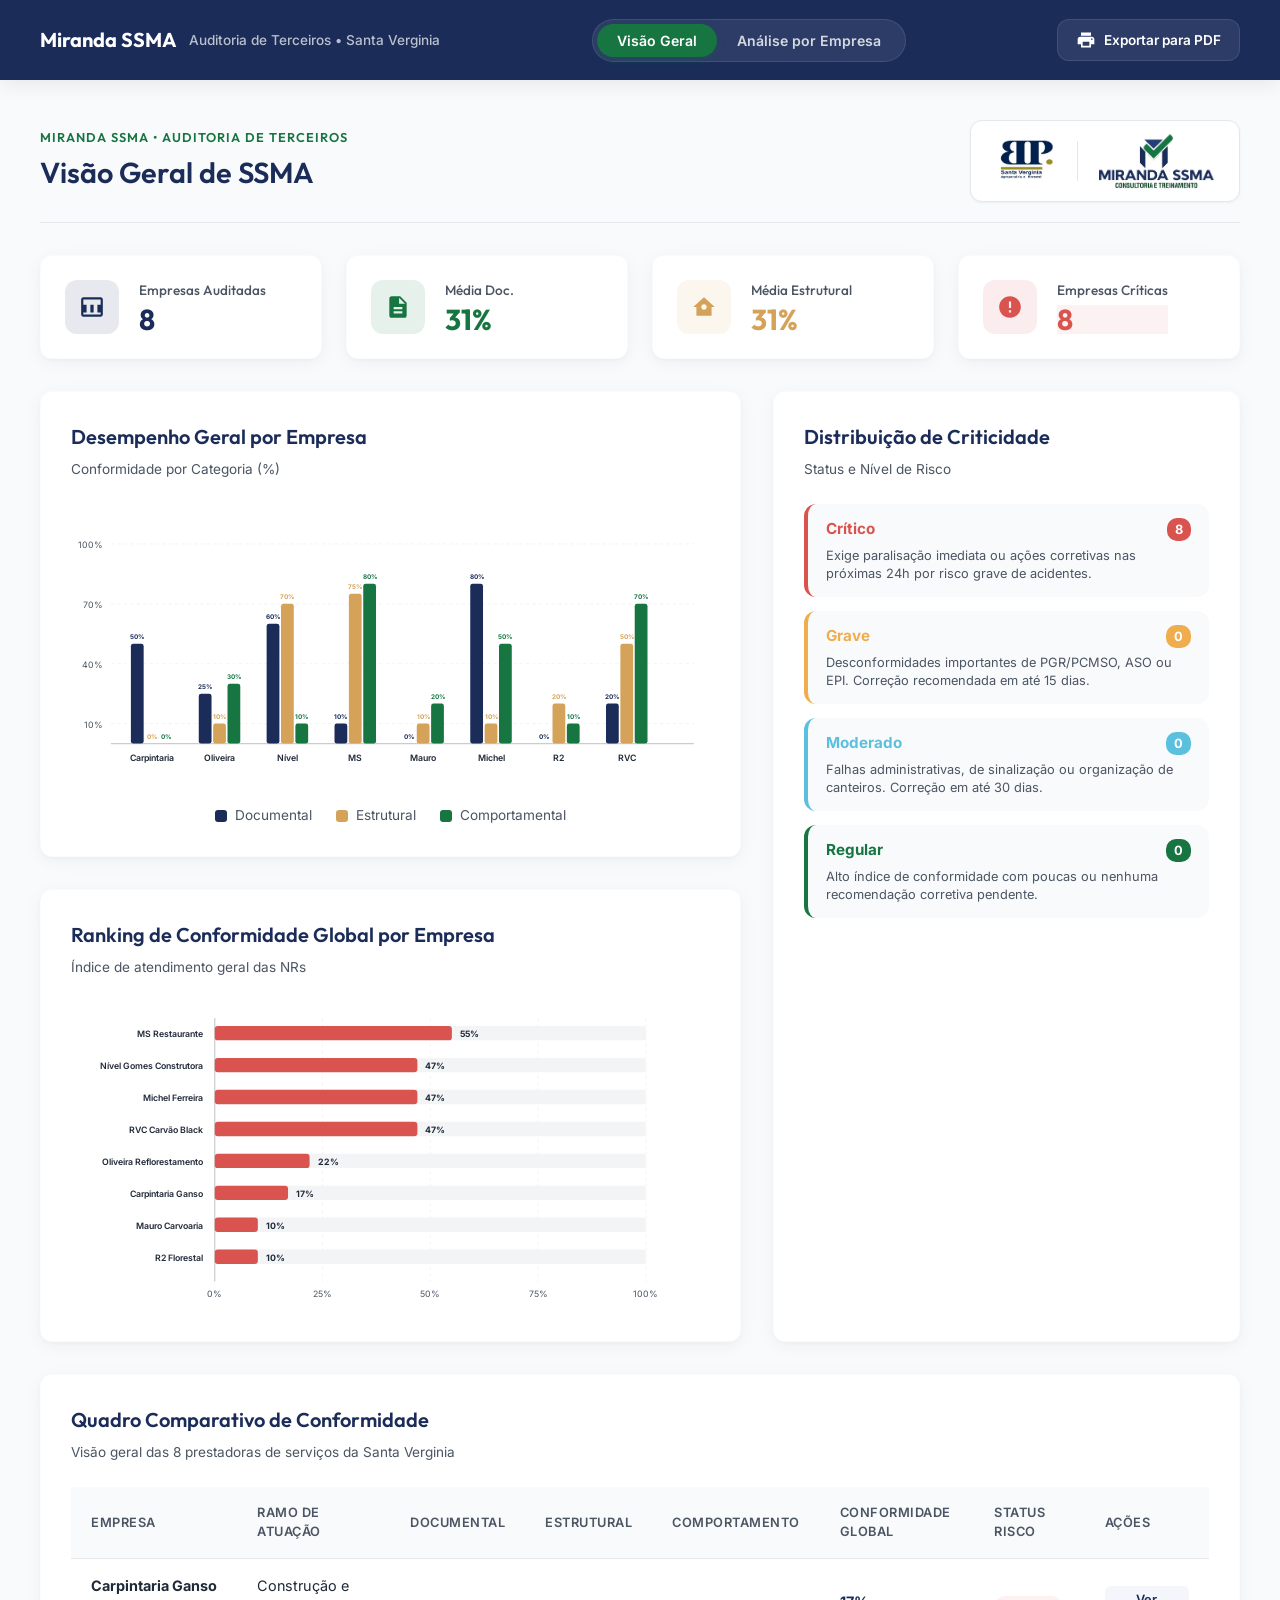
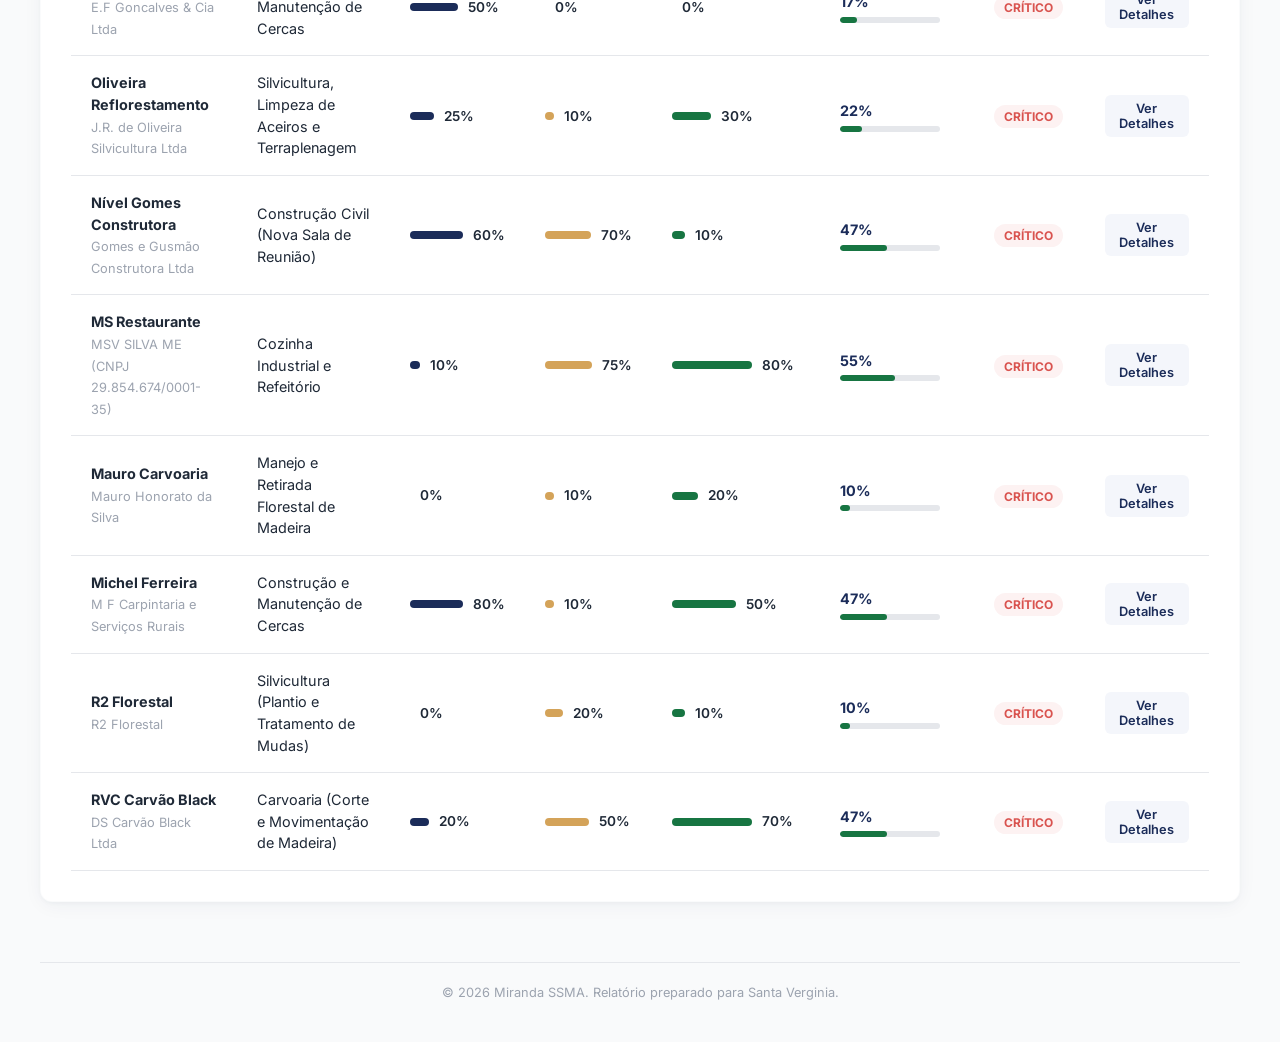
==== miranda.ssma/index.html @ a1f905c5 "Prototipo" ====
<!DOCTYPE html>
<html lang="pt-BR">
<head>
  <meta charset="UTF-8">
  <meta name="viewport" content="width=device-width, initial-scale=1.0">
  <title>SSMA - Ciclo de Auditorias | Miranda SSMA & Santa Verginia</title>
  <meta name="description" content="Dashboard de auditorias de segurança de terceiros - Miranda SSMA para Santa Verginia.">
  <link rel="preconnect" href="https://fonts.googleapis.com">
  <link rel="preconnect" href="https://fonts.gstatic.com" crossorigin>
  <link href="https://fonts.googleapis.com/css2?family=Inter:wght@300;400;500;600;700&family=Outfit:wght@400;500;600;700;800&display=swap" rel="stylesheet">
  <link rel="stylesheet" href="style.css">
</head>
<body>
  <!-- Layout Container -->
  <div class="app-container">
    
    <!-- Top Navigation Bar -->
    <header class="top-nav-bar no-print">
      <div class="top-nav-title-text">
        <span class="brand-title-main">Miranda SSMA</span>
        <span class="brand-title-sub">Auditoria de Terceiros &bull; Santa Verginia</span>
      </div>
      
      <div class="nav-tabs">
        <button class="nav-tab-btn active" id="btn-tab-dashboard" onclick="switchTab('dashboard')">Visão Geral</button>
        <button class="nav-tab-btn" id="btn-tab-companies" onclick="switchTab('companies')">Análise por Empresa</button>
      </div>
      
      <div class="nav-actions">
        <button class="print-action-btn-top" onclick="printReport()">
          <svg class="icon" viewBox="0 0 24 24"><path d="M19 8H5c-1.66 0-3 1.34-3 3v6h4v4h12v-4h4v-6c0-1.66-1.34-3-3-3zm-3 11H8v-5h8v5zm3-7c-.55 0-1-.45-1-1s.45-1 1-1 1 .45 1 1-.45 1-1 1zm-1-9H6v4h12V3z"/></svg>
          Exportar para PDF
        </button>
      </div>
    </header>

    <!-- Main Content Area -->
    <main class="main-content">
      
      <!-- Content Header (Title of active tab) -->
      <div class="content-header no-print">
        <div class="header-titles">
          <span class="badge-title">Miranda SSMA &bull; Auditoria de Terceiros</span>
          <h2 id="main-title">Visão Geral de SSMA</h2>
        </div>
        <div class="header-logos">
          <img src="assets/Logo_Santa_Verginia.jpeg" alt="Logo Santa Verginia" class="header-logo-img">
          <div class="header-logo-divider"></div>
          <img src="assets/Logo_Miranda_SSMA.png" alt="Logo Miranda SSMA" class="header-logo-img">
        </div>
      </div>
      
      <!-- Print Header (Only visible when printing) -->
      <div class="print-header">
        <div class="print-header-titles">
          <span class="print-badge-title">Miranda SSMA &bull; Auditoria de Terceiros</span>
          <h2 class="print-main-title">Visão Geral de SSMA</h2>
        </div>
        <div class="print-logos-header">
          <div class="print-logo-item">
            <span>Contratante:</span>
            <img src="assets/Logo_Santa_Verginia.jpeg" alt="Logo Santa Verginia">
          </div>
          <div class="print-logo-item">
            <span>Prestador:</span>
            <img src="assets/Logo_Miranda_SSMA.png" alt="Logo Miranda SSMA">
          </div>
        </div>
      </div>

      <!-- TAB 1: VISION GERAL (DASHBOARD) -->
      <section id="tab-dashboard" class="tab-panel active">
        <!-- Stat Cards Grid -->
        <div class="stats-grid">
          <div class="stat-card">
            <div class="stat-icon-wrapper" style="background-color: rgba(27, 44, 89, 0.1);">
              <svg class="icon" style="fill: #1b2c59;" viewBox="0 0 24 24"><path d="M4 10h3v7H4zm6.5 0h3v7h-3zM17 10h3v7h-3zm3-7H4c-1.1 0-2 .9-2 2v14c0 1.1.9 2 2 2h16c1.1 0 2-.9 2-2V5c0-1.1-.9-2-2-2zm0 16H4V5h16v14z"/></svg>
            </div>
            <div class="stat-info">
              <h3>Empresas Auditadas</h3>
              <p class="stat-value" id="stat-total-companies">0</p>
            </div>
          </div>
          
          <div class="stat-card">
            <div class="stat-icon-wrapper" style="background-color: rgba(23, 117, 66, 0.1);">
              <svg class="icon" style="fill: #177542;" viewBox="0 0 24 24"><path d="M14 2H6c-1.1 0-1.99.9-1.99 2L4 20c0 1.1.89 2 1.99 2H18c1.1 0 2-.9 2-2V8l-6-6zm2 16H8v-2h8v2zm0-4H8v-2h8v2zm-3-5V3.5L18.5 9H13z"/></svg>
            </div>
            <div class="stat-info">
              <h3>Média Doc.</h3>
              <p class="stat-value text-green" id="stat-avg-documental">0%</p>
            </div>
          </div>
          
          <div class="stat-card">
            <div class="stat-icon-wrapper" style="background-color: rgba(212, 163, 89, 0.1);">
              <svg class="icon" style="fill: #d4a359;" viewBox="0 0 24 24"><path d="M12 3L2 12h3v8h14v-8h3L12 3zm0 11.5c-1.38 0-2.5-1.12-2.5-2.5s1.12-2.5 2.5-2.5 2.5 1.12 2.5 2.5-1.12 2.5-2.5 2.5z"/></svg>
            </div>
            <div class="stat-info">
              <h3>Média Estrutural</h3>
              <p class="stat-value" style="color: #d4a359;" id="stat-avg-estrutural">0%</p>
            </div>
          </div>

          <div class="stat-card">
            <div class="stat-icon-wrapper" style="background-color: rgba(217, 83, 79, 0.1);">
              <svg class="icon" style="fill: #d9534f;" viewBox="0 0 24 24"><path d="M12 2C6.48 2 2 6.48 2 12s4.48 10 10 10 10-4.48 10-10S17.52 2 12 2zm1 15h-2v-2h2v2zm0-4h-2V7h2v6z"/></svg>
            </div>
            <div class="stat-info">
              <h3>Empresas Críticas</h3>
              <p class="stat-value text-red" id="stat-critical-count">0</p>
            </div>
          </div>
        </div>

        <!-- Charts & Overviews -->
        <div class="dashboard-main-grid">
          <!-- Left Column: Stacked Charts -->
          <div class="dashboard-charts-column">
            <!-- Comparison Chart Box -->
            <div class="dashboard-card chart-box">
              <div class="card-header">
                <h2>Desempenho Geral por Empresa</h2>
                <span class="sub-title">Conformidade por Categoria (%)</span>
              </div>
              <div class="bar-chart-container" id="bar-chart">
                <!-- Rendered Dynamically in JS with SVG or DOM bars -->
              </div>
              <div class="chart-legend">
                <span class="legend-item"><span class="legend-color bullet-doc"></span> Documental</span>
                <span class="legend-item"><span class="legend-color bullet-struct"></span> Estrutural</span>
                <span class="legend-item"><span class="legend-color bullet-comp"></span> Comportamental</span>
              </div>
            </div>
            
            <!-- Global Compliance Ranking Box -->
            <div class="dashboard-card ranking-box" style="margin-top: 32px;">
              <div class="card-header">
                <h2>Ranking de Conformidade Global por Empresa</h2>
                <span class="sub-title">Índice de atendimento geral das NRs</span>
              </div>
              <div class="ranking-chart-container" id="ranking-chart">
                <!-- Rendered Dynamically in JS -->
              </div>
            </div>
          </div>

          <!-- Criticidades Summary Box -->
          <div class="dashboard-card alerts-box">
            <div class="card-header">
              <h2>Distribuição de Criticidade</h2>
              <span class="sub-title">Status e Nível de Risco</span>
            </div>
            <div class="criticality-overview" id="criticality-overview-list">
              <!-- Populated by JS -->
            </div>
          </div>
        </div>

        <!-- Global Summary Table -->
        <div class="dashboard-card table-box">
          <div class="card-header">
            <h2>Quadro Comparativo de Conformidade</h2>
            <span class="sub-title">Visão geral das 8 prestadoras de serviços da Santa Verginia</span>
          </div>
          <div class="responsive-table-wrapper">
            <table class="comparative-table">
              <thead>
                <tr>
                  <th>Empresa</th>
                  <th>Ramo de Atuação</th>
                  <th>Documental</th>
                  <th>Estrutural</th>
                  <th>Comportamento</th>
                  <th>Conformidade Global</th>
                  <th>Status Risco</th>
                  <th class="no-print">Ações</th>
                </tr>
              </thead>
              <tbody id="comparative-table-body">
                <!-- Populated by JS -->
              </tbody>
            </table>
          </div>
        </div>
      </section>

      <!-- TAB 2: DETALHE POR EMPRESA (CARROSSEL) -->
      <section id="tab-companies" class="tab-panel">
        <!-- Carousel Nav Buttons & Dropdown Selector -->
        <div class="carousel-nav-container no-print">
          <div class="carousel-nav-left">
            <button class="carousel-control-btn prev" onclick="navigateCarousel(-1)">
              <svg class="icon" viewBox="0 0 24 24"><path d="M15.41 16.59L10.83 12l4.58-4.59L14 6l-6 6 6 6 1.41-1.41z"/></svg>
              Anterior
            </button>
            
            <div class="carousel-indicator">
              <span id="current-carousel-index">1</span> de <span id="total-carousel-companies">8</span>
            </div>
            
            <button class="carousel-control-btn next" onclick="navigateCarousel(1)">
              Próximo
              <svg class="icon" viewBox="0 0 24 24"><path d="M8.59 16.58L13.17 12 8.59 7.41 10 6l6 6-6 6-1.41-1.42z"/></svg>
            </button>
          </div>
          
          <div class="carousel-nav-right">
            <label for="company-select" class="dropdown-label">Selecionar Empresa:</label>
            <select id="company-select" class="premium-select" onchange="selectCompany(parseInt(this.value))">
              <!-- Populated by JS -->
            </select>
          </div>
        </div>

        <!-- Detailed Company Card (The dynamic sheet) -->
        <div class="company-detail-card" id="company-detail-card-render">
          <!-- Populated dynamically by renderCompanyDetail(index) -->
        </div>
      </section>
      
      <!-- Footer Copyright -->
      <footer class="main-footer no-print">
        <p>&copy; 2026 Miranda SSMA. Relatório preparado para Santa Verginia.</p>
      </footer>
    </main>
  </div>

  <!-- Load script files -->
  <script src="data.js"></script>
  <script>
    // App State
    let currentCompanyIndex = 0;
    let activeTab = 'dashboard';

    // Initialize Dashboard
    window.onload = function() {
      if (typeof AUDIT_DATA === 'undefined') {
        console.error("data.js not loaded!");
        return;
      }
      
      renderDashboard();
      populateCompanyDropdown();
      renderCompanyDetail(currentCompanyIndex);
    };

    // Tab switcher
    function switchTab(tabName) {
      activeTab = tabName;
      document.querySelectorAll('.tab-panel').forEach(panel => panel.classList.remove('active'));
      document.querySelectorAll('.nav-tab-btn').forEach(btn => btn.classList.remove('active'));
      
      document.getElementById(`tab-${tabName}`).classList.add('active');
      
      const printTitle = document.querySelector('.print-main-title');
      if (tabName === 'dashboard') {
        document.getElementById('btn-tab-dashboard').classList.add('active');
        const titleText = "Visão Geral de SSMA";
        document.getElementById('main-title').innerText = titleText;
        if (printTitle) printTitle.innerText = titleText;
      } else {
        document.getElementById('btn-tab-companies').classList.add('active');
        const company = AUDIT_DATA[currentCompanyIndex];
        const titleText = "Auditoria Individual - " + company.name;
        document.getElementById('main-title').innerText = titleText;
        if (printTitle) printTitle.innerText = titleText;
      }
    }

    // Populate dropdown selection of companies
    function populateCompanyDropdown() {
      const select = document.getElementById('company-select');
      if (!select) return;
      select.innerHTML = "";
      
      AUDIT_DATA.forEach((company, idx) => {
        const option = document.createElement('option');
        option.value = idx;
        option.text = `${company.name} (${company.scores.global}%)`;
        select.appendChild(option);
      });
    }

    // Select specific company
    function selectCompany(index) {
      currentCompanyIndex = index;
      renderCompanyDetail(index);
      switchTab('companies');
      
      // Update dropdown selection if it exists
      const dropdown = document.getElementById('company-select');
      if (dropdown) {
        dropdown.value = index;
      }
    }

    // Carousel navigation
    function navigateCarousel(direction) {
      let newIdx = currentCompanyIndex + direction;
      if (newIdx < 0) newIdx = AUDIT_DATA.length - 1;
      if (newIdx >= AUDIT_DATA.length) newIdx = 0;
      
      selectCompany(newIdx);
    }

    // Render Dashboard Tab Content
    function renderDashboard() {
      // Set stats
      document.getElementById('stat-total-companies').innerText = AUDIT_DATA.length;
      
      let sumDoc = 0, sumEst = 0, sumComp = 0, critCount = 0;
      AUDIT_DATA.forEach(c => {
        sumDoc += c.scores.documental;
        sumEst += c.scores.estrutural;
        sumComp += c.scores.comportamental;
        if (c.criticidade === "Crítico") critCount++;
      });
      
      const avgDoc = Math.round(sumDoc / AUDIT_DATA.length);
      const avgEst = Math.round(sumEst / AUDIT_DATA.length);
      
      document.getElementById('stat-avg-documental').innerText = avgDoc + "%";
      document.getElementById('stat-avg-estrutural').innerText = avgEst + "%";
      document.getElementById('stat-critical-count').innerText = critCount;

      // Comparative Table
      const tableBody = document.getElementById('comparative-table-body');
      tableBody.innerHTML = "";
      
      AUDIT_DATA.forEach((c, idx) => {
        const row = document.createElement('tr');
        
        let criticBadge = `<span class="badge-pill bg-critico">Crítico</span>`;
        if (c.criticidade === "Grave") criticBadge = `<span class="badge-pill bg-grave">Grave</span>`;
        else if (c.criticidade === "Moderado") criticBadge = `<span class="badge-pill bg-moderado">Moderado</span>`;
        else if (c.criticidade === "Regular") criticBadge = `<span class="badge-pill bg-ok">Regular</span>`;
        
        row.innerHTML = `
          <td><strong>${c.name}</strong><br><small class="text-muted">${c.razaoSocial}</small></td>
          <td>${c.ramo}</td>
          <td>
            <div class="percentage-bar-container">
              <div class="percentage-bar" style="width: ${c.scores.documental}%; background-color: #1b2c59;"></div>
              <span>${c.scores.documental}%</span>
            </div>
          </td>
          <td>
            <div class="percentage-bar-container">
              <div class="percentage-bar" style="width: ${c.scores.estrutural}%; background-color: #d4a359;"></div>
              <span>${c.scores.estrutural}%</span>
            </div>
          </td>
          <td>
            <div class="percentage-bar-container">
              <div class="percentage-bar" style="width: ${c.scores.comportamental}%; background-color: #177542;"></div>
              <span>${c.scores.comportamental}%</span>
            </div>
          </td>
          <td>
            <div class="global-progress-wrapper">
              <span class="global-score-text">${c.scores.global}%</span>
              <div class="global-bar-outer">
                <div class="global-bar-inner" style="width: ${c.scores.global}%;"></div>
              </div>
            </div>
          </td>
          <td>${criticBadge}</td>
          <td class="no-print">
            <button class="action-view-btn" onclick="selectCompany(${idx})">Ver Detalhes</button>
          </td>
        `;
        tableBody.appendChild(row);
      });

      // Render Bar Comparison Chart (SVG inside JS)
      const chartContainer = document.getElementById('bar-chart');
      chartContainer.innerHTML = "";
      
      let svgContent = `
        <svg viewBox="0 0 800 350" class="comparison-svg-chart">
          <!-- Grid Lines -->
          <line x1="50" y1="50" x2="780" y2="50" stroke="#f0f0f0" stroke-width="1" stroke-dasharray="4" />
          <line x1="50" y1="125" x2="780" y2="125" stroke="#f0f0f0" stroke-width="1" stroke-dasharray="4" />
          <line x1="50" y1="200" x2="780" y2="200" stroke="#f0f0f0" stroke-width="1" stroke-dasharray="4" />
          <line x1="50" y1="275" x2="780" y2="275" stroke="#f0f0f0" stroke-width="1" stroke-dasharray="4" />
          <line x1="50" y1="300" x2="780" y2="300" stroke="#ccc" stroke-width="1.5" />
          
          <!-- Y-Axis Labels -->
          <text x="40" y="55" class="chart-axis-text" text-anchor="end">100%</text>
          <text x="40" y="130" class="chart-axis-text" text-anchor="end">70%</text>
          <text x="40" y="205" class="chart-axis-text" text-anchor="end">40%</text>
          <text x="40" y="280" class="chart-axis-text" text-anchor="end">10%</text>
      `;

      const startX = 75;
      const spacingX = 85;
      const chartHeight = 250; // max height corresponding to 100%
      const baseLineY = 300; // Y coordinate of base line

      AUDIT_DATA.forEach((c, idx) => {
        const currentX = startX + (idx * spacingX);
        
        // Documental bar
        const docH = (c.scores.documental / 100) * chartHeight;
        const docY = baseLineY - docH;
        
        // Estrutural bar
        const estH = (c.scores.estrutural / 100) * chartHeight;
        const estY = baseLineY - estH;
        
        // Comportamental bar
        const compH = (c.scores.comportamental / 100) * chartHeight;
        const compY = baseLineY - compH;

        // Group for hover effect and click
        svgContent += `
          <g class="chart-bar-group" onclick="selectCompany(${idx})">
            <!-- Doc Bar -->
            <rect x="${currentX}" y="${docY}" width="16" height="${docH}" fill="#1b2c59" rx="3" class="chart-rect" />
            <!-- Doc Value Label -->
            <text x="${currentX + 8}" y="${docY - 6}" font-size="8px" font-weight="700" fill="#1b2c59" text-anchor="middle">${c.scores.documental}%</text>

            <!-- Est Bar -->
            <rect x="${currentX + 18}" y="${estY}" width="16" height="${estH}" fill="#d4a359" rx="3" class="chart-rect" />
            <!-- Est Value Label -->
            <text x="${currentX + 26}" y="${estY - 6}" font-size="8px" font-weight="700" fill="#d4a359" text-anchor="middle">${c.scores.estrutural}%</text>

            <!-- Comp Bar -->
            <rect x="${currentX + 36}" y="${compY}" width="16" height="${compH}" fill="#177542" rx="3" class="chart-rect" />
            <!-- Comp Value Label -->
            <text x="${currentX + 44}" y="${compY - 6}" font-size="8px" font-weight="700" fill="#177542" text-anchor="middle">${c.scores.comportamental}%</text>
            
            <!-- Company Short Name -->
            <text x="${currentX + 26}" y="322" class="chart-label-text" text-anchor="middle">${c.name.split(' ')[0]}</text>
            
            <title>${c.name}\nDocumental: ${c.scores.documental}%\nEstrutural: ${c.scores.estrutural}%\nComportamental: ${c.scores.comportamental}%</title>
          </g>
        `;
      });

      svgContent += `</svg>`;
      chartContainer.innerHTML = svgContent;

      // Render Global Compliance Ranking Chart (Horizontal bars)
      const rankingContainer = document.getElementById('ranking-chart');
      if (rankingContainer) {
        rankingContainer.innerHTML = "";
        
        // Sort data for ranking without modifying the original array
        const rankedData = [...AUDIT_DATA].sort((a, b) => b.scores.global - a.scores.global);
        
        let rankingSvg = `
          <svg viewBox="0 0 800 380" class="ranking-svg-chart">
            <!-- Grid Lines -->
            <line x1="180" y1="20" x2="180" y2="350" stroke="#ccc" stroke-width="1.5" />
            <line x1="315" y1="20" x2="315" y2="350" stroke="#f0f0f0" stroke-width="1" stroke-dasharray="4" />
            <line x1="450" y1="20" x2="450" y2="350" stroke="#f0f0f0" stroke-width="1" stroke-dasharray="4" />
            <line x1="585" y1="20" x2="585" y2="350" stroke="#f0f0f0" stroke-width="1" stroke-dasharray="4" />
            <line x1="720" y1="20" x2="720" y2="350" stroke="#f0f0f0" stroke-width="1" stroke-dasharray="4" />
            
            <text x="180" y="370" class="chart-axis-text" text-anchor="middle">0%</text>
            <text x="315" y="370" class="chart-axis-text" text-anchor="middle">25%</text>
            <text x="450" y="370" class="chart-axis-text" text-anchor="middle">50%</text>
            <text x="585" y="370" class="chart-axis-text" text-anchor="middle">75%</text>
            <text x="720" y="370" class="chart-axis-text" text-anchor="middle">100%</text>
        `;
        
        const rowHeight = 40;
        const chartLeftX = 180;
        const chartWidth = 540; // max length corresponding to 100%
        const startY = 30;
        
        rankedData.forEach((c, idx) => {
          const currentY = startY + (idx * rowHeight);
          const barW = (c.scores.global / 100) * chartWidth;
          
          let color = "#177542"; // Green
          if (c.criticidade === "Crítico") color = "#d9534f"; // Red
          else if (c.criticidade === "Grave") color = "#d4a359"; // Yellow
          else if (c.criticidade === "Moderado") color = "#1b2c59"; // Navy
          
          // Get the original index to allow clicking to details
          const originalIdx = AUDIT_DATA.findIndex(item => item.id === c.id);
          
          rankingSvg += `
            <g class="chart-bar-group" onclick="selectCompany(${originalIdx})">
              <!-- Company Name -->
              <text x="${chartLeftX - 15}" y="${currentY + 14}" class="chart-label-text" text-anchor="end" font-size="11px" font-weight="600" fill="#1f2937">${c.name}</text>
              
              <!-- Background bar -->
              <rect x="${chartLeftX}" y="${currentY}" width="${chartWidth}" height="18" fill="#f3f4f6" rx="4" />
              
              <!-- Fill bar -->
              <rect x="${chartLeftX}" y="${currentY}" width="${barW}" height="18" fill="${color}" rx="4" class="chart-rect" />
              
              <!-- Value Text -->
              <text x="${chartLeftX + barW + 10}" y="${currentY + 14}" class="chart-val-text" font-size="11px" font-weight="700" fill="#1f2937">${c.scores.global}%</text>
              
              <title>${c.name}: ${c.scores.global}% (${c.criticidade})</title>
            </g>
          `;
        });
        
        rankingSvg += `</svg>`;
        rankingContainer.innerHTML = rankingSvg;
      }

      // Criticality Distribution Lists
      const overviewList = document.getElementById('criticality-overview-list');
      overviewList.innerHTML = "";
      
      const counts = { "Crítico": 0, "Grave": 0, "Moderado": 0, "Regular": 0 };
      AUDIT_DATA.forEach(c => { counts[c.criticidade] = (counts[c.criticidade] || 0) + 1; });
      
      const levels = [
        { name: "Crítico", count: counts["Crítico"], color: "#d9534f", bg: "rgba(217, 83, 79, 0.15)", desc: "Exige paralisação imediata ou ações corretivas nas próximas 24h por risco grave de acidentes." },
        { name: "Grave", count: counts["Grave"], color: "#f0ad4e", bg: "rgba(240, 173, 78, 0.15)", desc: "Desconformidades importantes de PGR/PCMSO, ASO ou EPI. Correção recomendada em até 15 dias." },
        { name: "Moderado", count: counts["Moderado"], color: "#5bc0de", bg: "rgba(91, 192, 222, 0.15)", desc: "Falhas administrativas, de sinalização ou organização de canteiros. Correção em até 30 dias." },
        { name: "Regular", count: counts["Regular"], color: "#177542", bg: "rgba(23, 117, 66, 0.15)", desc: "Alto índice de conformidade com poucas ou nenhuma recomendação corretiva pendente." }
      ];

      levels.forEach(lvl => {
        const item = document.createElement('div');
        item.className = "criticality-item";
        item.style.borderLeftColor = lvl.color;
        item.innerHTML = `
          <div class="crit-header">
            <span class="crit-title" style="color: ${lvl.color};">${lvl.name}</span>
            <span class="crit-badge-count" style="background-color: ${lvl.color};">${lvl.count}</span>
          </div>
          <p class="crit-desc">${lvl.desc}</p>
        `;
        overviewList.appendChild(item);
      });
    }

    // Render Company Detail Sheet
    function renderCompanyDetail(index) {
      const company = AUDIT_DATA[index];
      
      // Update Index indicator
      document.getElementById('current-carousel-index').innerText = index + 1;
      document.getElementById('total-carousel-companies').innerText = AUDIT_DATA.length;
      
      const container = document.getElementById('company-detail-card-render');
      container.innerHTML = "";
      
      // Check status strings for rendering checkmarks
      const statusIcon = (status) => {
        if (status === 'conforme') return `<svg class="chk-icon conf" viewBox="0 0 24 24"><path d="M9 16.17L4.83 12l-1.42 1.41L9 19 21 7l-1.41-1.41z"/></svg>`;
        if (status === 'nao_conforme') return `<svg class="chk-icon nconf" viewBox="0 0 24 24"><path d="M19 6.41L17.59 5 12 10.59 6.41 5 5 6.41 10.59 12 5 17.59 6.41 19 12 13.41 17.59 19 19 17.59 13.41 12z"/></svg>`;
        return `<svg class="chk-icon pend" viewBox="0 0 24 24"><path d="M12 2C6.48 2 2 6.48 2 12s4.48 10 10 10 10-4.48 10-10S17.52 2 12 2zm1 15h-2v-6h2v6zm0-8h-2V7h2v2z"/></svg>`;
      };

      const statusClass = (status) => {
        if (status === 'conforme') return 'status-conforme';
        if (status === 'nao_conforme') return 'status-nconforme';
        return 'status-pendente';
      };
      
      const statusLabel = (status) => {
        if (status === 'conforme') return 'Conforme';
        if (status === 'nao_conforme') return 'Não Conforme';
        return 'Pendente';
      };

      let criticBadge = `<span class="badge-pill bg-critico">Crítico</span>`;
      if (company.criticidade === "Grave") criticBadge = `<span class="badge-pill bg-grave">Grave</span>`;
      else if (company.criticidade === "Moderado") criticBadge = `<span class="badge-pill bg-moderado">Moderado</span>`;
      else if (company.criticidade === "Regular") criticBadge = `<span class="badge-pill bg-ok">Regular</span>`;

      // Build action plan rows
      let actionPlanRows = "";
      company.planoAcao.forEach(act => {
        let actClass = "text-yellow";
        if (act.criticidade === "Crítico") actClass = "text-red";
        else if (act.criticidade === "Grave") actClass = "text-orange";
        
        actionPlanRows += `
          <tr>
            <td>${act.acao}</td>
            <td><strong class="${actClass}">${act.criticidade}</strong></td>
            <td>${act.prazo}</td>
          </tr>
        `;
      });
      
      if (company.planoAcao.length === 0) {
        actionPlanRows = `<tr><td colspan="3" class="text-center text-muted">Nenhuma ação corretiva necessária. Todos os critérios estão conformes.</td></tr>`;
      }

      // Gauge calculations
      const strokeDash = (score) => {
        const radius = 35;
        const circumference = 2 * Math.PI * radius;
        return (score / 100) * circumference;
      };

      const scoreColor = (score) => {
        if (score >= 80) return "#177542"; // green
        if (score >= 50) return "#d4a359"; // yellow
        return "#d9534f"; // red
      };

      container.innerHTML = `
        <!-- Header Info -->
        <div class="company-card-header">
          <div class="company-title-block">
            <div class="company-badge-row">
              <span class="company-date-badge">Auditoria em: ${company.dataAuditoria}</span>
              ${criticBadge}
            </div>
            <h1>${company.name}</h1>
            <p class="company-sub-info"><strong>Razão Social:</strong> ${company.razaoSocial} &bull; <strong>Ramo:</strong> ${company.ramo}</p>
            <p class="company-sub-info"><strong>Responsável Empresa:</strong> ${company.responsavel} &bull; <strong>Técnico Miranda:</strong> ${company.responsavelMiranda}</p>
          </div>
          
          <!-- Gauges -->
          <div class="gauges-flex">
            <!-- Gauge 1: Global -->
            <div class="gauge-container">
              <svg viewBox="0 0 100 100">
                <circle cx="50" cy="50" r="35" class="gauge-base"></circle>
                <circle cx="50" cy="50" r="35" class="gauge-fill" 
                        stroke="${scoreColor(company.scores.global)}" 
                        stroke-dasharray="${strokeDash(company.scores.global)} 220"
                        transform="rotate(-90 50 50)"></circle>
                <text x="50" y="55" class="gauge-text" fill="${scoreColor(company.scores.global)}">${company.scores.global}%</text>
              </svg>
              <span class="gauge-label">Conformidade Global</span>
            </div>
          </div>
        </div>

        <!-- Compliance Gauges Grid -->
        <div class="compliance-gauges-grid">
          <div class="compliance-sub-gauge">
            <span class="sub-gauge-label">Documental</span>
            <div class="sub-gauge-bar-outer">
              <div class="sub-gauge-bar-inner" style="width: ${company.scores.documental}%; background-color: #1b2c59;"></div>
            </div>
            <span class="sub-gauge-value">${company.scores.documental}%</span>
          </div>
          <div class="compliance-sub-gauge">
            <span class="sub-gauge-label">Estrutural</span>
            <div class="sub-gauge-bar-outer">
              <div class="sub-gauge-bar-inner" style="width: ${company.scores.estrutural}%; background-color: #d4a359;"></div>
            </div>
            <span class="sub-gauge-value">${company.scores.estrutural}%</span>
          </div>
          <div class="compliance-sub-gauge">
            <span class="sub-gauge-label">Comportamental</span>
            <div class="sub-gauge-bar-outer">
              <div class="sub-gauge-bar-inner" style="width: ${company.scores.comportamental}%; background-color: #177542;"></div>
            </div>
            <span class="sub-gauge-value">${company.scores.comportamental}%</span>
          </div>
        </div>

        <!-- Detailed Checklists Section -->
        <div class="detail-section-title">
          <h2>Checklist Detalhado de SSMA</h2>
          <p class="section-desc">Avaliação individual de cada critério normativo</p>
        </div>
        
        <div class="checklists-grid">
          <!-- 1. DOCUMENTAL -->
          <div class="checklist-card">
            <div class="chk-card-header">
              <svg class="icon icon-blue" viewBox="0 0 24 24"><path d="M14 2H6c-1.1 0-1.99.9-1.99 2L4 20c0 1.1.89 2 1.99 2H18c1.1 0 2-.9 2-2V8l-6-6zm2 16H8v-2h8v2zm0-4H8v-2h8v2zm-3-5V3.5L18.5 9H13z"/></svg>
              <h3>1. Auditoria Documental</h3>
            </div>
            <ul class="chk-list">
              <li class="${statusClass(company.checklist.documental.registro.status)}">
                <div class="chk-item-header">
                  ${statusIcon(company.checklist.documental.registro.status)}
                  <span class="chk-item-name">Funcionários Registrados</span>
                </div>
                <p class="chk-item-desc">${company.checklist.documental.registro.desc}</p>
              </li>
              <li class="${statusClass(company.checklist.documental.aso.status)}">
                <div class="chk-item-header">
                  ${statusIcon(company.checklist.documental.aso.status)}
                  <span class="chk-item-name">ASOs Ocupacionais</span>
                </div>
                <p class="chk-item-desc">${company.checklist.documental.aso.desc}</p>
              </li>
              <li class="${statusClass(company.checklist.documental.pgr.status)}">
                <div class="chk-item-header">
                  ${statusIcon(company.checklist.documental.pgr.status)}
                  <span class="chk-item-name">PGR e PCMSO</span>
                </div>
                <p class="chk-item-desc">${company.checklist.documental.pgr.desc}</p>
              </li>
              <li class="${statusClass(company.checklist.documental.treinamentos.status)}">
                <div class="chk-item-header">
                  ${statusIcon(company.checklist.documental.treinamentos.status)}
                  <span class="chk-item-name">Treinamentos Normativos</span>
                </div>
                <p class="chk-item-desc">${company.checklist.documental.treinamentos.desc}</p>
              </li>
              <li class="${statusClass(company.checklist.documental.fichas_epi.status)}">
                <div class="chk-item-header">
                  ${statusIcon(company.checklist.documental.fichas_epi.status)}
                  <span class="chk-item-name">Fichas de EPI</span>
                </div>
                <p class="chk-item-desc">${company.checklist.documental.fichas_epi.desc}</p>
              </li>
              <li class="${statusClass(company.checklist.documental.os.status)}">
                <div class="chk-item-header">
                  ${statusIcon(company.checklist.documental.os.status)}
                  <span class="chk-item-name">Ordens de Serviço (OS)</span>
                </div>
                <p class="chk-item-desc">${company.checklist.documental.os.desc}</p>
              </li>
              <li class="${statusClass(company.checklist.documental.integracao.status)}">
                <div class="chk-item-header">
                  ${statusIcon(company.checklist.documental.integracao.status)}
                  <span class="chk-item-name">Treinamento Integração</span>
                </div>
                <p class="chk-item-desc">${company.checklist.documental.integracao.desc}</p>
              </li>
            </ul>
          </div>
          
          <!-- 2. ESTRUTURAL -->
          <div class="checklist-card">
            <div class="chk-card-header">
              <svg class="icon icon-yellow" viewBox="0 0 24 24"><path d="M19 3H5c-1.1 0-2 .9-2 2v14c0 1.1.9 2 2 2h14c1.1 0 2-.9 2-2V5c0-1.1-.9-2-2-2zm-1 16H6c-.55 0-1-.45-1-1V6c0-.55.45-1 1-1h12c.55 0 1 .45 1 1v12c0 .55-.45 1-1 1zm-4-4h-4v-2h4v2zm0-4h-4V9h4v2z"/></svg>
              <h3>2. Condições Estruturais</h3>
            </div>
            <ul class="chk-list">
              <li class="${statusClass(company.checklist.estrutural.banheiro.status)}">
                <div class="chk-item-header">
                  ${statusIcon(company.checklist.estrutural.banheiro.status)}
                  <span class="chk-item-name">Instalações Sanitárias</span>
                </div>
                <p class="chk-item-desc">${company.checklist.estrutural.banheiro.desc}</p>
              </li>
              <li class="${statusClass(company.checklist.estrutural.refeicao.status)}">
                <div class="chk-item-header">
                  ${statusIcon(company.checklist.estrutural.refeicao.status)}
                  <span class="chk-item-name">Local de Refeições/Vivência</span>
                </div>
                <p class="chk-item-desc">${company.checklist.estrutural.refeicao.desc}</p>
              </li>
              <li class="${statusClass(company.checklist.estrutural.epi_fornecimento.status)}">
                <div class="chk-item-header">
                  ${statusIcon(company.checklist.estrutural.epi_fornecimento.status)}
                  <span class="chk-item-name">Fornecimento de EPI</span>
                </div>
                <p class="chk-item-desc">${company.checklist.estrutural.epi_fornecimento.desc}</p>
              </li>
              <li class="${statusClass(company.checklist.estrutural.seguranca_geral.status)}">
                <div class="chk-item-header">
                  ${statusIcon(company.checklist.estrutural.seguranca_geral.status)}
                  <span class="chk-item-name">Condições de Segurança</span>
                </div>
                <p class="chk-item-desc">${company.checklist.estrutural.seguranca_geral.desc}</p>
              </li>
            </ul>
          </div>
          
          <!-- 3. COMPORTAMENTO -->
          <div class="checklist-card">
            <div class="chk-card-header">
              <svg class="icon icon-green" viewBox="0 0 24 24"><path d="M12 2C6.48 2 2 6.48 2 12s4.48 10 10 10 10-4.48 10-10S17.52 2 12 2zm1 17h-2v-2h2v2zm2.07-7.75l-.9.92C13.45 12.9 13 13.5 13 15h-2v-.5c0-1.1.45-2.1 1.17-2.83l1.24-1.26c.37-.36.59-.86.59-1.41 0-1.1-.9-2-2-2s-2 .9-2 2H7c0-2.76 2.24-5 5-5s5 2.24 5 5c0 1.04-.42 1.99-1.07 2.25z"/></svg>
              <h3>3. Comportamento Seguro</h3>
            </div>
            <ul class="chk-list">
              <li class="${statusClass(company.checklist.comportamento.comportamento_seguro.status)}">
                <div class="chk-item-header">
                  ${statusIcon(company.checklist.comportamento.comportamento_seguro.status)}
                  <span class="chk-item-name">Postura e Comportamento</span>
                </div>
                <p class="chk-item-desc">${company.checklist.comportamento.comportamento_seguro.desc}</p>
              </li>
              <li class="${statusClass(company.checklist.comportamento.uso_epi.status)}">
                <div class="chk-item-header">
                  ${statusIcon(company.checklist.comportamento.uso_epi.status)}
                  <span class="chk-item-name">Uso Efetivo de EPI</span>
                </div>
                <p class="chk-item-desc">${company.checklist.comportamento.uso_epi.desc}</p>
              </li>
            </ul>
          </div>
        </div>

        <!-- Diagnosis & Text Blocks -->
        <div class="company-text-blocks">
          <div class="text-block-card">
            <h3>Diagnóstico e Constatações Técnicas</h3>
            <div class="block-content">
              <p>${company.diagnostico}</p>
            </div>
          </div>
          
          <div class="text-block-card">
            <h3>Conclusão do Engenheiro de Segurança</h3>
            <div class="block-content highlighted">
              <p>${company.conclusao}</p>
            </div>
          </div>
        </div>

        <!-- Action Plan Section -->
        <div class="detail-section-title">
          <h2>Plano de Ação Corretiva Recomendado</h2>
          <p class="section-desc">Prazos e priorização baseados no grau de criticidade (Normas Regulamentadoras)</p>
        </div>
        
        <div class="dashboard-card table-box">
          <table class="action-plan-table">
            <thead>
              <tr>
                <th>Ação Corretiva / Recomendação Técnica</th>
                <th>Criticidade</th>
                <th>Prazo Estimado</th>
              </tr>
            </thead>
            <tbody>
              ${actionPlanRows}
            </tbody>
          </table>
        </div>
      `;
    }

    // PDF Print automation
    function printReport() {
      window.print();
    }
  </script>
</body>
</html>
---- miranda.ssma/style.css ----
/* ==========================================================================
   DESIGN SYSTEM & VARIABLES
   ========================================================================== */
:root {
  /* HSL Tailored Colors */
  --primary-color: #1b2c59;      /* Navy Miranda */
  --primary-light: #2c427c;
  --primary-bg: #f4f6fb;
  
  --secondary-color: #177542;    /* Green Miranda */
  --secondary-light: #239458;
  --secondary-bg: #eaf6ee;
  
  --tertiary-color: #ffffff;
  
  --warning-color: #d4a359;      /* Warm Gold */
  --warning-light: #e0b777;
  --warning-bg: #faf6ee;
  
  --danger-color: #d9534f;       /* Crimson Red */
  --danger-light: #e66b68;
  --danger-bg: #fdf2f2;
  
  --neutral-dark: #1f2937;
  --neutral-medium: #4b5563;
  --neutral-light: #9ca3af;
  --neutral-bg: #f9fafb;
  --border-color: #e5e7eb;
  
  /* Layout Metrics */
  --sidebar-width: 280px;
  --header-height: 80px;
  --border-radius-sm: 6px;
  --border-radius-md: 12px;
  --border-radius-lg: 20px;
  
  /* Premium Shadows */
  --shadow-sm: 0 1px 3px rgba(0, 0, 0, 0.05);
  --shadow-md: 0 4px 20px -2px rgba(27, 44, 89, 0.06), 0 2px 4px -1px rgba(27, 44, 89, 0.04);
  --shadow-lg: 0 10px 30px -5px rgba(27, 44, 89, 0.1), 0 4px 6px -2px rgba(27, 44, 89, 0.05);
  
  /* Animations */
  --transition-fast: 0.2s cubic-bezier(0.4, 0, 0.2, 1);
  --transition-normal: 0.3s cubic-bezier(0.4, 0, 0.2, 1);
}

/* ==========================================================================
   GLOBAL STYLES & TYPOGRAPHY
   ========================================================================== */
* {
  margin: 0;
  padding: 0;
  box-sizing: border-box;
  -webkit-font-smoothing: antialiased;
}

body {
  font-family: 'Inter', sans-serif;
  background-color: var(--neutral-bg);
  color: var(--neutral-dark);
  line-height: 1.5;
  overflow-x: hidden;
}

h1, h2, h3, h4, .badge-title {
  font-family: 'Outfit', sans-serif;
  font-weight: 600;
}

button, select {
  font-family: inherit;
  cursor: pointer;
  border: none;
  outline: none;
}

/* Scrollbar Styling */
::-webkit-scrollbar {
  width: 6px;
  height: 6px;
}
::-webkit-scrollbar-track {
  background: var(--neutral-bg);
}
::-webkit-scrollbar-thumb {
  background: var(--neutral-light);
  border-radius: 3px;
}
::-webkit-scrollbar-thumb:hover {
  background: var(--neutral-medium);
}

/* ==========================================================================
   LAYOUT STRUCTURE
   ========================================================================== */
.app-container {
  display: flex;
  width: 100%;
  min-height: 100vh;
}

/* Top Navigation Bar */
.top-nav-bar {
  position: fixed;
  top: 0;
  left: 0;
  right: 0;
  height: var(--header-height);
  background-color: var(--primary-color);
  color: var(--tertiary-color);
  display: flex;
  justify-content: space-between;
  align-items: center;
  padding: 0 40px;
  z-index: 1000;
  box-shadow: 0 4px 20px rgba(0, 0, 0, 0.08);
}

.top-nav-title-text {
  display: flex;
  align-items: center;
  gap: 12px;
}

.brand-title-main {
  font-family: 'Outfit', sans-serif;
  font-size: 1.25rem;
  font-weight: 700;
  color: #ffffff;
}

.brand-title-sub {
  font-size: 0.85rem;
  color: rgba(255, 255, 255, 0.7);
  font-weight: 500;
}

/* Nav Tabs */
.nav-tabs {
  display: flex;
  background-color: rgba(255, 255, 255, 0.08);
  padding: 4px;
  border-radius: 30px;
  border: 1px solid rgba(255, 255, 255, 0.1);
}

.nav-tab-btn {
  padding: 8px 20px;
  border-radius: 25px;
  color: rgba(255, 255, 255, 0.8);
  font-weight: 600;
  background: transparent;
  transition: var(--transition-fast);
  font-size: 0.88rem;
}

.nav-tab-btn:hover {
  color: #fff;
}

.nav-tab-btn.active {
  background-color: var(--secondary-color);
  color: #fff;
  box-shadow: 0 4px 10px rgba(23, 117, 66, 0.2);
}

.icon {
  width: 20px;
  height: 20px;
  fill: currentColor;
  flex-shrink: 0;
}

/* Print/Export top button */
.print-action-btn-top {
  padding: 10px 18px;
  background-color: rgba(255, 255, 255, 0.08);
  border: 1px solid rgba(255, 255, 255, 0.1);
  color: #fff;
  font-weight: 600;
  border-radius: var(--border-radius-md);
  display: flex;
  align-items: center;
  gap: 8px;
  transition: var(--transition-fast);
  font-size: 0.85rem;
}

.print-action-btn-top:hover {
  background-color: var(--tertiary-color);
  color: var(--primary-color);
}

/* Main Content Layout */
.main-content {
  margin-left: auto;
  margin-right: auto;
  margin-top: var(--header-height);
  width: 100%;
  min-width: 0;
  padding: 40px;
  max-width: 1600px;
}

/* Content Header Inside Main Content */
.content-header {
  display: flex;
  justify-content: space-between;
  align-items: center;
  margin-bottom: 32px;
  padding-bottom: 20px;
  border-bottom: 1px solid var(--border-color);
}

.header-logos {
  display: flex;
  align-items: center;
  background-color: #ffffff;
  padding: 12px 24px;
  border-radius: var(--border-radius-md);
  gap: 20px;
  box-shadow: var(--shadow-sm);
  border: 1px solid var(--border-color);
}

.header-logo-img {
  height: 56px;
  width: auto;
  object-fit: contain;
}

.header-logo-divider {
  width: 1px;
  height: 40px;
  background-color: var(--border-color);
}

.header-titles {
  display: flex;
  flex-direction: column;
  gap: 4px;
}

.badge-title {
  font-size: 0.8rem;
  text-transform: uppercase;
  color: var(--secondary-color);
  letter-spacing: 1px;
}

.content-header h2 {
  font-size: 1.8rem;
  color: var(--primary-color);
}

/* Tab Panels Switching styling */
.tab-panel {
  display: none;
}

.tab-panel.active {
  display: block;
  animation: fadeIn 0.4s ease;
}

@keyframes fadeIn {
  from { opacity: 0; transform: translateY(10px); }
  to { opacity: 1; transform: translateY(0); }
}

/* ==========================================================================
   TAB 1: VISION GERAL (DASHBOARD)
   ========================================================================== */
.stats-grid {
  display: grid;
  grid-template-columns: repeat(auto-fit, minmax(220px, 1fr));
  gap: 24px;
  margin-bottom: 32px;
}

.stat-card {
  background: #fff;
  border-radius: var(--border-radius-md);
  padding: 24px;
  box-shadow: var(--shadow-md);
  display: flex;
  align-items: center;
  gap: 20px;
  border: 1px solid rgba(27, 44, 89, 0.02);
  transition: transform 0.2s;
}

.stat-card:hover {
  transform: translateY(-2px);
}

.stat-icon-wrapper {
  width: 54px;
  height: 54px;
  border-radius: var(--border-radius-md);
  display: flex;
  align-items: center;
  justify-content: center;
}

.stat-icon-wrapper .icon {
  width: 26px;
  height: 26px;
}

.stat-info h3 {
  font-size: 0.85rem;
  color: var(--neutral-medium);
  font-weight: 500;
  margin-bottom: 4px;
}

.stat-value {
  font-family: 'Outfit', sans-serif;
  font-size: 1.8rem;
  font-weight: 700;
  color: var(--primary-color);
  line-height: 1;
}

.text-green { color: var(--secondary-color); }
.text-red { color: var(--danger-color); }

/* Dashboard Cards Layout Grid */
.dashboard-main-grid {
  display: grid;
  grid-template-columns: 1.8fr 1.2fr;
  gap: 32px;
  margin-bottom: 32px;
}

.dashboard-card {
  background: #fff;
  border-radius: var(--border-radius-md);
  padding: 30px;
  box-shadow: var(--shadow-md);
  border: 1px solid rgba(27, 44, 89, 0.02);
}

.card-header {
  margin-bottom: 24px;
}

.card-header h2 {
  font-size: 1.25rem;
  color: var(--primary-color);
  margin-bottom: 4px;
}

.sub-title {
  font-size: 0.85rem;
  color: var(--neutral-medium);
}

/* SVG Chart styles */
.bar-chart-container {
  width: 100%;
  margin-bottom: 16px;
}

.comparison-svg-chart {
  width: 100%;
  height: auto;
}

.chart-axis-text {
  font-size: 11px;
  fill: var(--neutral-medium);
}

.chart-label-text {
  font-size: 11px;
  fill: var(--neutral-dark);
  font-weight: 600;
}

.chart-bar-group {
  cursor: pointer;
}

.chart-rect {
  transition: opacity var(--transition-fast), transform var(--transition-fast);
}

.chart-bar-group:hover .chart-rect {
  opacity: 0.85;
}

.chart-legend {
  display: flex;
  justify-content: center;
  gap: 24px;
  margin-top: 10px;
  font-size: 0.85rem;
  color: var(--neutral-medium);
}

.legend-item {
  display: flex;
  align-items: center;
  gap: 8px;
}

.legend-color {
  width: 12px;
  height: 12px;
  border-radius: 3px;
  display: inline-block;
}

.bullet-doc { background-color: var(--primary-color); }
.bullet-struct { background-color: var(--warning-color); }
.bullet-comp { background-color: var(--secondary-color); }

/* Criticality / Alerts overview list */
.criticality-overview {
  display: flex;
  flex-direction: column;
  gap: 14px;
}

.criticality-item {
  padding: 14px 18px;
  background: var(--neutral-bg);
  border-radius: var(--border-radius-md);
  border-left: 4px solid #ccc;
}

.crit-header {
  display: flex;
  justify-content: space-between;
  align-items: center;
  margin-bottom: 6px;
}

.crit-title {
  font-size: 0.95rem;
  font-weight: 700;
}

.crit-badge-count {
  padding: 2px 8px;
  border-radius: 10px;
  color: #fff;
  font-size: 0.8rem;
  font-weight: 700;
}

.crit-desc {
  font-size: 0.8rem;
  color: var(--neutral-medium);
  line-height: 1.4;
}

/* Comparative Table Section */
.table-box {
  margin-bottom: 32px;
}

.responsive-table-wrapper {
  width: 100%;
  overflow-x: auto;
}

.comparative-table {
  width: 100%;
  border-collapse: collapse;
  text-align: left;
  font-size: 0.9rem;
}

.comparative-table th, .comparative-table td {
  padding: 16px 20px;
  border-bottom: 1px solid var(--border-color);
}

.comparative-table th {
  background-color: var(--neutral-bg);
  color: var(--neutral-medium);
  font-weight: 600;
  font-size: 0.8rem;
  text-transform: uppercase;
  letter-spacing: 0.5px;
}

.comparative-table tbody tr {
  transition: background-color var(--transition-fast);
}

.comparative-table tbody tr:hover {
  background-color: rgba(27, 44, 89, 0.01);
}

.comparative-table td strong {
  color: var(--neutral-dark);
}

.text-muted {
  font-size: 0.8rem;
  color: var(--neutral-light);
}

/* Table percentage bars */
.percentage-bar-container {
  display: flex;
  align-items: center;
  gap: 10px;
}

.percentage-bar {
  height: 8px;
  border-radius: 4px;
  max-width: 80px;
}

.percentage-bar-container span {
  font-weight: 600;
  font-size: 0.85rem;
}

/* Global compliance column progress */
.global-progress-wrapper {
  display: flex;
  flex-direction: column;
  gap: 4px;
  width: 100px;
}

.global-score-text {
  font-weight: 700;
  font-size: 0.9rem;
  color: var(--primary-color);
}

.global-bar-outer {
  width: 100%;
  height: 6px;
  background-color: var(--border-color);
  border-radius: 3px;
  overflow: hidden;
}

.global-bar-inner {
  height: 100%;
  background-color: var(--secondary-color);
  border-radius: 3px;
}

/* Status pills */
.badge-pill {
  padding: 4px 10px;
  border-radius: 20px;
  font-size: 0.75rem;
  font-weight: 700;
  text-transform: uppercase;
}

.bg-critico { background-color: var(--danger-bg); color: var(--danger-color); }
.bg-grave { background-color: var(--warning-bg); color: var(--warning-color); }
.bg-moderado { background-color: var(--primary-bg); color: var(--primary-color); }
.bg-ok { background-color: var(--secondary-bg); color: var(--secondary-color); }

.action-view-btn {
  padding: 6px 14px;
  background-color: var(--primary-bg);
  color: var(--primary-color);
  border-radius: var(--border-radius-sm);
  font-size: 0.8rem;
  font-weight: 600;
  transition: var(--transition-fast);
}

.action-view-btn:hover {
  background-color: var(--primary-color);
  color: #fff;
}

/* ==========================================================================
   TAB 2: DETALHE POR EMPRESA (CARROSSEL)
   ========================================================================= */
.carousel-nav-container {
  display: flex;
  justify-content: space-between;
  align-items: center;
  background: #fff;
  padding: 16px 24px;
  border-radius: var(--border-radius-md);
  box-shadow: var(--shadow-sm);
  margin-bottom: 24px;
  border: 1px solid var(--border-color);
}

.carousel-nav-left {
  display: flex;
  align-items: center;
  gap: 16px;
}

.carousel-nav-right {
  display: flex;
  align-items: center;
  gap: 12px;
}

.dropdown-label {
  font-size: 0.85rem;
  font-weight: 600;
  color: var(--neutral-medium);
}

.premium-select {
  padding: 8px 16px;
  background-color: var(--neutral-bg);
  border: 1px solid var(--border-color);
  border-radius: var(--border-radius-md);
  font-size: 0.88rem;
  font-weight: 600;
  color: var(--neutral-dark);
  outline: none;
  transition: var(--transition-fast);
  cursor: pointer;
  min-width: 260px;
}

.premium-select:hover, .premium-select:focus {
  border-color: var(--primary-light);
  background-color: var(--primary-bg);
  color: var(--primary-color);
}

.carousel-control-btn {
  display: flex;
  align-items: center;
  gap: 8px;
  padding: 10px 20px;
  background-color: var(--neutral-bg);
  border: 1px solid var(--border-color);
  border-radius: var(--border-radius-md);
  font-size: 0.85rem;
  font-weight: 600;
  color: var(--neutral-dark);
  transition: var(--transition-fast);
}

.carousel-control-btn:hover {
  background-color: var(--primary-bg);
  color: var(--primary-color);
  border-color: var(--primary-light);
}

.carousel-indicator {
  font-size: 0.95rem;
  font-weight: 700;
  color: var(--neutral-medium);
}

/* Company details card sheet */
.company-detail-card {
  animation: fadeIn 0.4s ease;
}

.company-card-header {
  background-color: #fff;
  border-radius: var(--border-radius-md) var(--border-radius-md) 0 0;
  padding: 40px;
  border: 1px solid var(--border-color);
  border-bottom: none;
  display: flex;
  justify-content: space-between;
  align-items: flex-start;
  gap: 40px;
  position: relative;
}

.company-title-block {
  display: flex;
  flex-direction: column;
  gap: 8px;
  flex-grow: 1;
}

.company-badge-row {
  display: flex;
  align-items: center;
  gap: 12px;
}

.company-date-badge {
  font-size: 0.8rem;
  font-weight: 600;
  color: var(--neutral-medium);
  background: var(--neutral-bg);
  padding: 4px 10px;
  border-radius: 20px;
  border: 1px solid var(--border-color);
}

.company-title-block h1 {
  font-size: 2.2rem;
  color: var(--primary-color);
  line-height: 1.2;
}

.company-sub-info {
  font-size: 0.9rem;
  color: var(--neutral-medium);
}

/* Circular Gauges styling */
.gauges-flex {
  display: flex;
  align-items: center;
  gap: 30px;
}

.gauge-container {
  display: flex;
  flex-direction: column;
  align-items: center;
  gap: 8px;
  width: 90px;
}

.gauge-container svg {
  width: 100%;
  height: auto;
}

.gauge-base {
  fill: none;
  stroke: var(--border-color);
  stroke-width: 8;
}

.gauge-fill {
  fill: none;
  stroke-width: 8;
  stroke-linecap: round;
  transition: stroke-dasharray 0.5s ease-in-out;
}

.gauge-text {
  font-family: 'Outfit', sans-serif;
  font-weight: 700;
  font-size: 19px;
  text-anchor: middle;
}

.gauge-label {
  font-size: 0.75rem;
  font-weight: 700;
  color: var(--neutral-medium);
  text-align: center;
  line-height: 1.2;
}

/* Compliance sub gauges section */
.compliance-gauges-grid {
  background-color: var(--neutral-bg);
  border-left: 1px solid var(--border-color);
  border-right: 1px solid var(--border-color);
  padding: 24px 40px;
  display: grid;
  grid-template-columns: repeat(3, 1fr);
  gap: 40px;
  border-bottom: 1px solid var(--border-color);
}

.compliance-sub-gauge {
  display: flex;
  align-items: center;
  gap: 16px;
}

.sub-gauge-label {
  font-size: 0.85rem;
  font-weight: 600;
  color: var(--neutral-medium);
  min-width: 100px;
}

.sub-gauge-bar-outer {
  flex-grow: 1;
  height: 8px;
  background-color: var(--border-color);
  border-radius: 4px;
  overflow: hidden;
}

.sub-gauge-bar-inner {
  height: 100%;
  border-radius: 4px;
}

.sub-gauge-value {
  font-weight: 700;
  font-size: 0.95rem;
  color: var(--neutral-dark);
}

/* Detail Section Title styling */
.detail-section-title {
  margin: 40px 0 24px 0;
  padding-left: 12px;
  border-left: 4px solid var(--primary-color);
}

.detail-section-title h2 {
  font-size: 1.4rem;
  color: var(--primary-color);
  line-height: 1.1;
}

.section-desc {
  font-size: 0.85rem;
  color: var(--neutral-medium);
}

/* Checklists grid styling */
.checklists-grid {
  display: grid;
  grid-template-columns: 1fr 1fr 1fr;
  gap: 24px;
  align-items: start;
}

.checklist-card {
  background: #fff;
  border-radius: var(--border-radius-md);
  border: 1px solid var(--border-color);
  box-shadow: var(--shadow-sm);
  overflow: hidden;
}

.chk-card-header {
  padding: 18px 24px;
  background-color: var(--neutral-bg);
  border-bottom: 1px solid var(--border-color);
  display: flex;
  align-items: center;
  gap: 12px;
}

.chk-card-header h3 {
  font-size: 1rem;
  color: var(--primary-color);
}

.icon-blue { color: var(--primary-color); }
.icon-yellow { color: var(--warning-color); }
.icon-green { color: var(--secondary-color); }

.chk-list {
  list-style: none;
  display: flex;
  flex-direction: column;
}

.chk-list li {
  padding: 16px 20px;
  border-bottom: 1px solid var(--border-color);
  display: flex;
  flex-direction: column;
  gap: 6px;
  transition: background-color var(--transition-fast);
}

.chk-list li:last-child {
  border-bottom: none;
}

/* Checklist item headers and states */
.chk-item-header {
  display: flex;
  align-items: center;
  gap: 10px;
}

.chk-item-name {
  font-size: 0.88rem;
  font-weight: 600;
  color: var(--neutral-dark);
}

.chk-item-desc {
  font-size: 0.8rem;
  color: var(--neutral-medium);
  line-height: 1.4;
  padding-left: 26px;
}

/* Icon specific stylings for checklist */
.chk-icon {
  width: 16px;
  height: 16px;
  flex-shrink: 0;
}

.chk-icon.conf { fill: var(--secondary-color); }
.chk-icon.nconf { fill: var(--danger-color); }
.chk-icon.pend { fill: var(--warning-color); }

/* Item highlight by compliance state */
.status-conforme {
  border-left: 3px solid var(--secondary-color);
}
.status-nconforme {
  background-color: var(--danger-bg);
  border-left: 3px solid var(--danger-color);
}
.status-pendente {
  background-color: var(--warning-bg);
  border-left: 3px solid var(--warning-color);
}

.status-conforme:hover { background-color: rgba(23, 117, 66, 0.02); }
.status-nconforme:hover { background-color: rgba(217, 83, 79, 0.08); }
.status-pendente:hover { background-color: rgba(212, 163, 89, 0.08); }

/* Diagnostic Text Blocks */
.company-text-blocks {
  margin-top: 32px;
  display: grid;
  grid-template-columns: 1fr 1fr;
  gap: 24px;
}

.text-block-card {
  background: #fff;
  border-radius: var(--border-radius-md);
  border: 1px solid var(--border-color);
  padding: 24px;
  box-shadow: var(--shadow-sm);
}

.text-block-card h3 {
  font-size: 1.05rem;
  color: var(--primary-color);
  margin-bottom: 12px;
  padding-bottom: 8px;
  border-bottom: 1px solid var(--border-color);
}

.block-content {
  font-size: 0.88rem;
  color: var(--neutral-medium);
  line-height: 1.5;
}

.block-content.highlighted {
  color: var(--neutral-dark);
  font-weight: 500;
  background: var(--primary-bg);
  padding: 16px;
  border-radius: var(--border-radius-sm);
  border-left: 4px solid var(--primary-color);
}

/* Action Plan Table styling inside individual sheet */
.action-plan-table {
  width: 100%;
  border-collapse: collapse;
  font-size: 0.9rem;
}

.action-plan-table th, .action-plan-table td {
  padding: 14px 20px;
  border-bottom: 1px solid var(--border-color);
}

.action-plan-table th {
  background: var(--neutral-bg);
  color: var(--neutral-medium);
  font-weight: 600;
  text-transform: uppercase;
  font-size: 0.8rem;
  letter-spacing: 0.5px;
}

.action-plan-table td strong {
  font-size: 0.8rem;
  text-transform: uppercase;
  padding: 2px 8px;
  border-radius: 4px;
}

.text-red { color: var(--danger-color); background-color: var(--danger-bg); }
.text-orange { color: var(--warning-color); background-color: var(--warning-bg); }
.text-yellow { color: var(--primary-color); background-color: var(--primary-bg); }

.text-center {
  text-align: center;
}

/* Footer styling */
.main-footer {
  margin-top: 60px;
  padding-top: 20px;
  border-top: 1px solid var(--border-color);
  text-align: center;
  font-size: 0.8rem;
  color: var(--neutral-light);
}

/* ==========================================================================
   RESPONSIVE LAYOUT STYLING
   ========================================================================== */
@media (max-width: 1200px) {
  .checklists-grid {
    grid-template-columns: 1fr;
  }
  .company-text-blocks {
    grid-template-columns: 1fr;
  }
}

@media (max-width: 1024px) {
  .app-container {
    flex-direction: column;
  }
  
  .top-nav-bar {
    position: relative;
    height: auto;
    flex-direction: column;
    align-items: center;
    gap: 16px;
    padding: 20px;
    text-align: center;
  }
  
  .main-content {
    margin-left: 0;
    margin-top: 0;
    max-width: 100%;
    padding: 24px;
  }
  
  .dashboard-main-grid {
    grid-template-columns: 1fr;
  }
}

@media (max-width: 768px) {
  .content-header {
    flex-direction: column;
    align-items: flex-start;
    gap: 12px;
  }
  
  .carousel-nav-container {
    flex-direction: column;
    gap: 16px;
    align-items: stretch;
  }
  
  .carousel-nav-left {
    justify-content: center;
  }
  
  .carousel-nav-right {
    flex-direction: column;
    align-items: stretch;
    gap: 8px;
  }
  
  .premium-select {
    width: 100%;
    min-width: 0;
  }
  
  .company-card-header {
    flex-direction: column;
    padding: 24px;
  }
  
  .gauges-flex {
    align-self: center;
  }
  
  .compliance-gauges-grid {
    grid-template-columns: 1fr;
    gap: 16px;
    padding: 20px 24px;
  }
}

/* ==========================================================================
   PRINT / PDF EXPORT MEDIA STYLES
   ========================================================================== */
.print-header {
  display: none;
}

.print-logos-header {
  display: none;
}

@media print {
  /* Reset Margins & Sizes */
  @page {
    size: A4 portrait;
    margin: 1.5cm;
  }
  
  body {
    background-color: #fff !important;
    color: #000 !important;
    font-size: 11pt !important;
  }
  
  /* Hide interactive/navigation elements */
  .no-print, 
  .top-nav-bar, 
  .carousel-nav-container, 
  .action-view-btn {
    display: none !important;
  }
  
  /* Full screen content adjustment */
  .app-container {
    display: block !important;
  }
  
  .main-content {
    margin-left: 0 !important;
    padding: 0 !important;
    max-width: 100% !important;
  }
  
  .print-header {
    margin-bottom: 24px !important;
    padding-bottom: 12px !important;
    border-bottom: 2px solid #1b2c59 !important;
    display: flex !important;
    flex-direction: row !important;
    justify-content: space-between !important;
    align-items: center !important;
  }
  
  /* Show print header logos */
  .print-logos-header {
    display: flex !important;
    align-items: center;
    gap: 20px;
  }
  
  .print-logo-item {
    display: flex;
    flex-direction: column;
    align-items: flex-end;
    font-size: 8pt;
    color: var(--neutral-medium);
  }
  
  .print-logo-item img {
    height: 32px;
    width: auto;
    object-fit: contain;
    margin-top: 2px;
  }
  
  /* Dashboard layout optimization */
  .dashboard-main-grid {
    grid-template-columns: 1fr !important;
    gap: 20px !important;
  }
  
  .stats-grid {
    grid-template-columns: repeat(4, 1fr) !important;
    gap: 12px !important;
  }
  
  .stat-card {
    padding: 12px !important;
    border: 1px solid #ddd !important;
    box-shadow: none !important;
  }
  
  .stat-icon-wrapper {
    display: none !important;
  }
  
  .stat-value {
    font-size: 1.4rem !important;
  }
  
  .dashboard-card {
    border: 1px solid #ddd !important;
    box-shadow: none !important;
    padding: 20px !important;
    page-break-inside: avoid;
  }
  
  /* PDF pages breaking rules */
  .tab-panel {
    display: block !important; /* In print, we show the layout beautifully */
  }
  
  #tab-companies {
    page-break-before: always;
  }
  
  .company-card-header {
    padding: 0 0 20px 0 !important;
    border: none !important;
    border-bottom: 1px solid #ddd !important;
  }
  
  .compliance-gauges-grid {
    padding: 16px 0 !important;
    border: none !important;
    border-bottom: 1px solid #ddd !important;
    grid-template-columns: repeat(3, 1fr) !important;
    gap: 20px !important;
  }
  
  .checklists-grid {
    grid-template-columns: 1fr !important;
    gap: 16px !important;
    page-break-inside: auto;
  }
  
  .checklist-card {
    page-break-inside: avoid;
    border: 1px solid #ddd !important;
    box-shadow: none !important;
  }
  
  .company-text-blocks {
    grid-template-columns: 1fr !important;
    gap: 16px !important;
    page-break-inside: avoid;
  }
  
  .text-block-card {
    border: 1px solid #ddd !important;
    box-shadow: none !important;
  }
  
  .comparative-table, .action-plan-table {
    border: 1px solid #ddd !important;
  }
  
  .comparative-table th, .comparative-table td, 
  .action-plan-table th, .action-plan-table td {
    padding: 8px 12px !important;
    border: 1px solid #eee !important;
  }
}
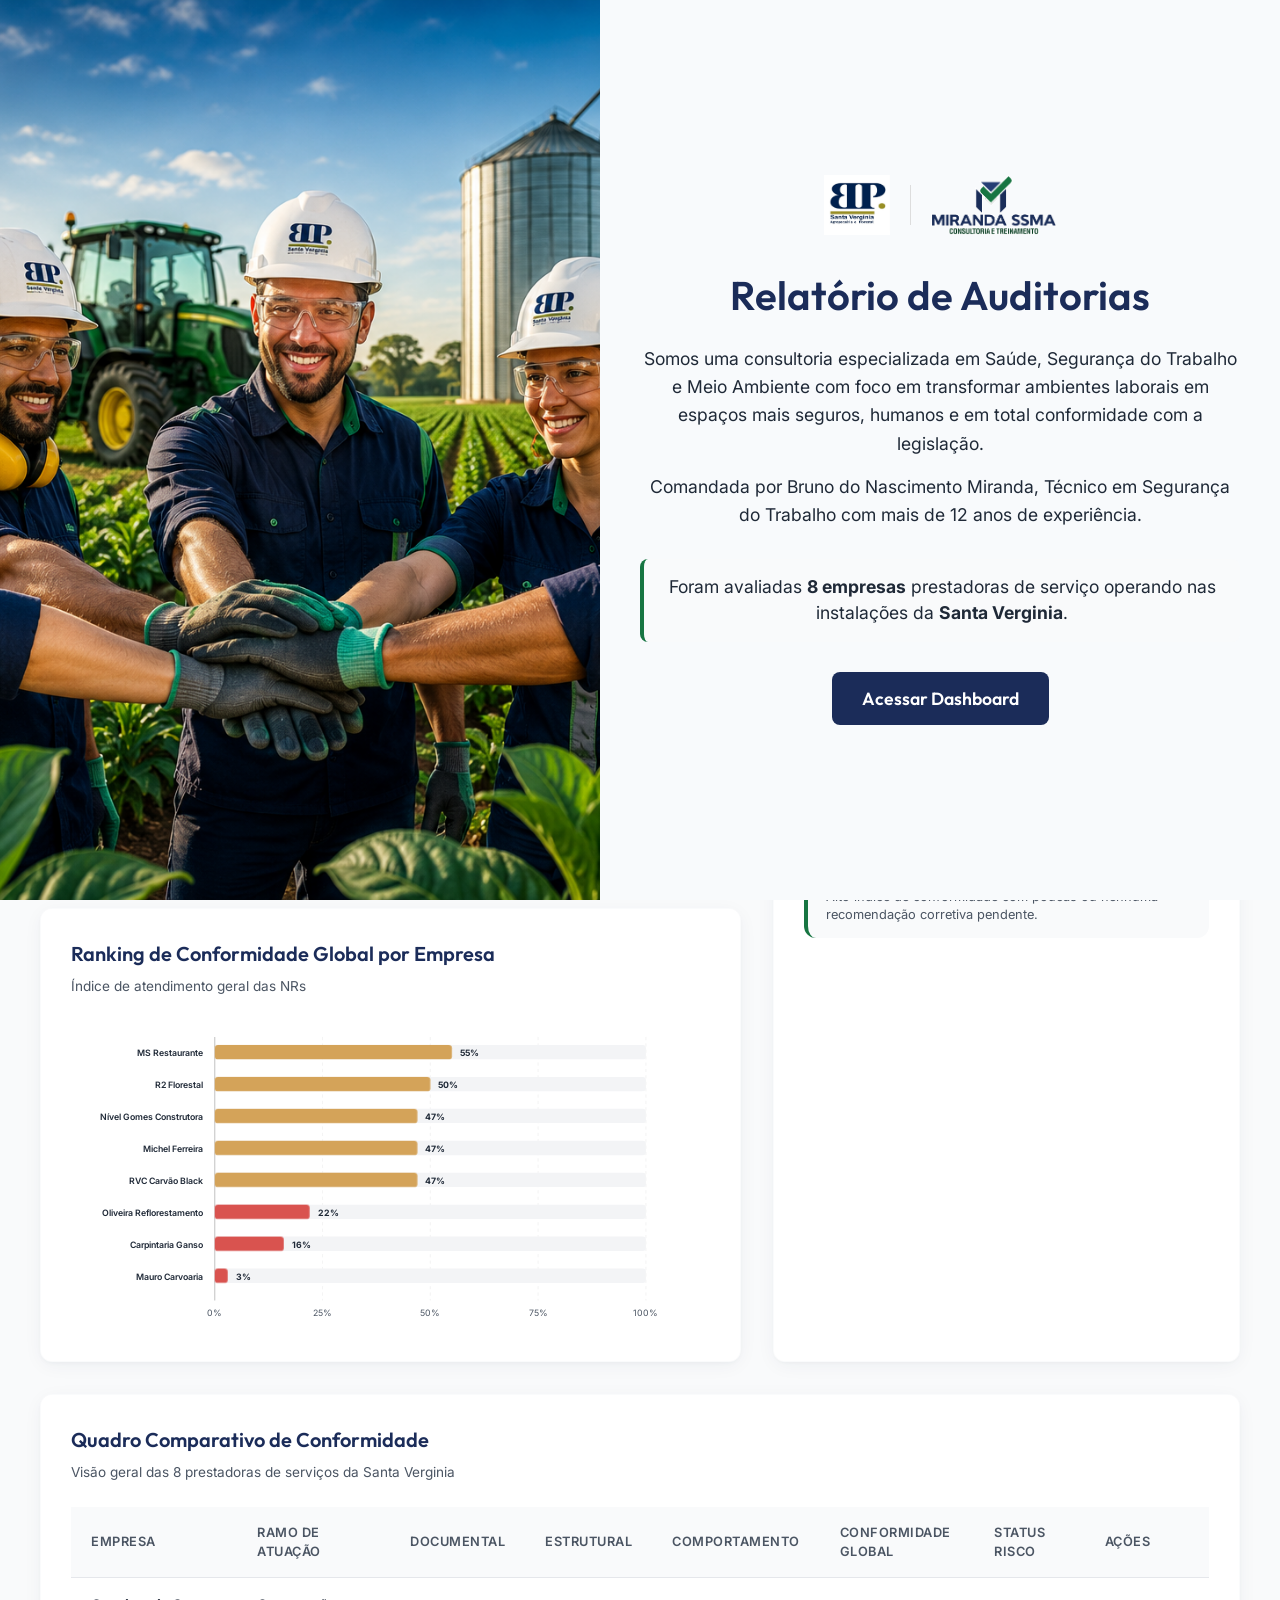
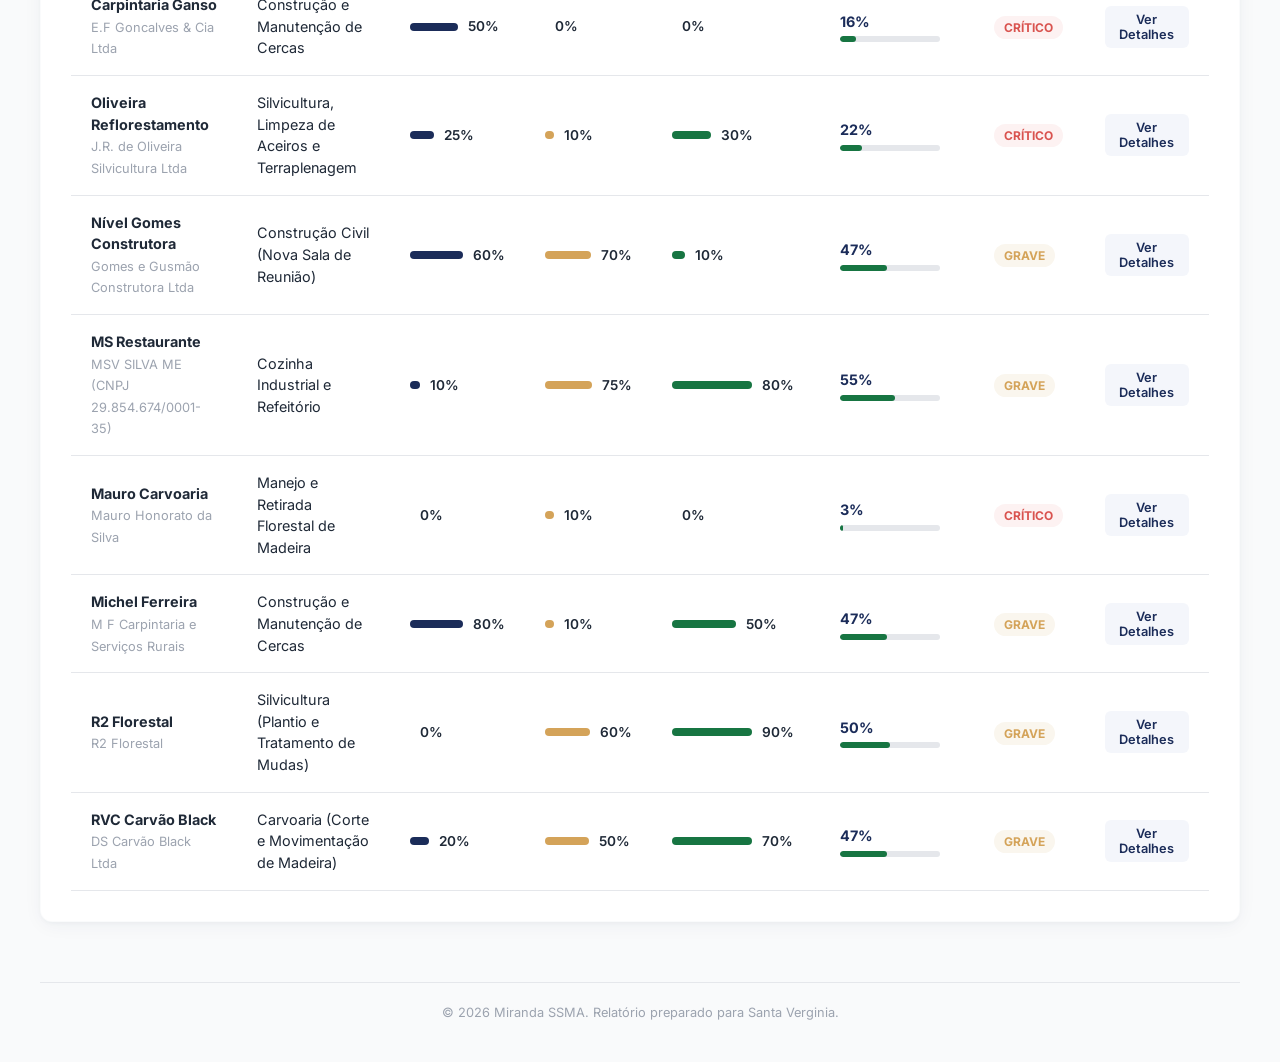
==== commit 6cd2261f: "Atualizacao_v1" ====
--- a/miranda.ssma/index.html
+++ b/miranda.ssma/index.html
@@ -11,18 +11,42 @@
   <link rel="stylesheet" href="style.css">
 </head>
 <body>
+  <!-- Splash Screen (Capa) -->
+  <div id="splash-screen" class="splash-screen">
+    <div class="splash-image"></div>
+    <div class="splash-content-wrapper">
+      <div class="splash-content">
+        <div class="splash-logos">
+          <img src="assets/Logo_Santa_Verginia.jpeg" alt="Logo Santa Verginia">
+          <div class="splash-logo-divider"></div>
+          <img src="assets/Logo_Miranda_SSMA.png" alt="Logo Miranda SSMA">
+        </div>
+        <h1>Relatório de Auditorias</h1>
+        <p class="splash-desc">Somos uma consultoria especializada em Saúde, Segurança do Trabalho e Meio Ambiente com foco em transformar ambientes laborais em espaços mais seguros, humanos e em total conformidade com a legislação.</p>
+        <p class="splash-desc">Comandada por Bruno do Nascimento Miranda, Técnico em Segurança do Trabalho com mais de 12 anos de experiência.</p>
+        <div class="splash-stats">
+          <p>Foram avaliadas <strong>8 empresas</strong> prestadoras de serviço operando nas instalações da <strong>Santa Verginia</strong>.</p>
+        </div>
+        <button class="splash-btn" onclick="enterDashboard()">Acessar Dashboard</button>
+      </div>
+    </div>
+  </div>
+
   <!-- Layout Container -->
   <div class="app-container">
-    
     <!-- Top Navigation Bar -->
     <header class="top-nav-bar no-print">
-      <div class="top-nav-title-text">
-        <span class="brand-title-main">Miranda SSMA</span>
-        <span class="brand-title-sub">Auditoria de Terceiros &bull; Santa Verginia</span>
+      <div class="top-nav-title-text" onclick="goHome()" style="cursor: pointer; display: flex; align-items: center; gap: 12px; transition: opacity 0.2s;" title="Voltar para a Capa Inicial" onmouseover="this.style.opacity='0.8'" onmouseout="this.style.opacity='1'">
+        <svg xmlns="http://www.w3.org/2000/svg" width="28" height="28" viewBox="0 0 24 24" fill="none" stroke="currentColor" stroke-width="2" stroke-linecap="round" stroke-linejoin="round" style="color: #ffffff;"><path d="M3 9l9-7 9 7v11a2 2 0 0 1-2 2H5a2 2 0 0 1-2-2z"></path><polyline points="9 22 9 12 15 12 15 22"></polyline></svg>
+        <div style="display: flex; flex-direction: column;">
+          <span class="brand-title-main" style="line-height: 1;">Miranda SSMA</span>
+          <span class="brand-title-sub" style="margin-left: 0; line-height: 1.2; margin-top: 4px; font-size: 13px;">Auditoria de Terceiros &bull; Santa Verginia</span>
+        </div>
       </div>
       
       <div class="nav-tabs">
         <button class="nav-tab-btn active" id="btn-tab-dashboard" onclick="switchTab('dashboard')">Visão Geral</button>
+        <button class="nav-tab-btn" id="btn-tab-strategic" onclick="switchTab('strategic')">Análise Estratégica</button>
         <button class="nav-tab-btn" id="btn-tab-companies" onclick="switchTab('companies')">Análise por Empresa</button>
       </div>
       
@@ -99,6 +123,16 @@
             <div class="stat-info">
               <h3>Média Estrutural</h3>
               <p class="stat-value" style="color: #d4a359;" id="stat-avg-estrutural">0%</p>
+            </div>
+          </div>
+
+          <div class="stat-card">
+            <div class="stat-icon-wrapper" style="background-color: rgba(23, 117, 66, 0.1);">
+              <svg class="icon" style="fill: #177542;" viewBox="0 0 24 24"><path d="M12 2C6.48 2 2 6.48 2 12s4.48 10 10 10 10-4.48 10-10S17.52 2 12 2zm1 17h-2v-2h2v2zm2.07-7.75l-.9.92C13.45 12.9 13 13.5 13 15h-2v-.5c0-1.1.45-2.1 1.17-2.83l1.24-1.26c.37-.36.59-.86.59-1.41 0-1.1-.9-2-2-2s-2 .9-2 2H7c0-2.76 2.24-5 5-5s5 2.24 5 5c0 1.04-.42 1.99-1.07 2.25z"/></svg>
+            </div>
+            <div class="stat-info">
+              <h3>Média Comport.</h3>
+              <p class="stat-value" style="color: #177542;" id="stat-avg-comportamental">0%</p>
             </div>
           </div>
 
@@ -219,6 +253,20 @@
         </div>
       </section>
       
+      <!-- TAB 3: ANÁLISE ESTRATÉGICA -->
+      <section id="tab-strategic" class="tab-panel">
+        <div id="strategic-analysis-render">
+          <!-- Populated by JS -->
+        </div>
+      </section>
+
+      <!-- TAB 4: AJUDA & METODOLOGIA -->
+      <section id="tab-help" class="tab-panel">
+        <div id="help-render">
+          <!-- Populated dynamically by JS -->
+        </div>
+      </section>
+
       <!-- Footer Copyright -->
       <footer class="main-footer no-print">
         <p>&copy; 2026 Miranda SSMA. Relatório preparado para Santa Verginia.</p>
@@ -226,611 +274,13 @@
     </main>
   </div>
 
+  <!-- Botão Flutuante de Ajuda -->
+  <button class="floating-help-btn no-print" onclick="switchTab('help')" title="Dúvidas e Metodologia?">
+    <svg xmlns="http://www.w3.org/2000/svg" width="28" height="28" viewBox="0 0 24 24" fill="none" stroke="currentColor" stroke-width="2" stroke-linecap="round" stroke-linejoin="round"><circle cx="12" cy="12" r="10"></circle><path d="M9.09 9a3 3 0 0 1 5.83 1c0 2-3 3-3 3"></path><line x1="12" y1="17" x2="12.01" y2="17"></line></svg>
+  </button>
+
   <!-- Load script files -->
   <script src="data.js"></script>
-  <script>
-    // App State
-    let currentCompanyIndex = 0;
-    let activeTab = 'dashboard';
-
-    // Initialize Dashboard
-    window.onload = function() {
-      if (typeof AUDIT_DATA === 'undefined') {
-        console.error("data.js not loaded!");
-        return;
-      }
-      
-      renderDashboard();
-      populateCompanyDropdown();
-      renderCompanyDetail(currentCompanyIndex);
-    };
-
-    // Tab switcher
-    function switchTab(tabName) {
-      activeTab = tabName;
-      document.querySelectorAll('.tab-panel').forEach(panel => panel.classList.remove('active'));
-      document.querySelectorAll('.nav-tab-btn').forEach(btn => btn.classList.remove('active'));
-      
-      document.getElementById(`tab-${tabName}`).classList.add('active');
-      
-      const printTitle = document.querySelector('.print-main-title');
-      if (tabName === 'dashboard') {
-        document.getElementById('btn-tab-dashboard').classList.add('active');
-        const titleText = "Visão Geral de SSMA";
-        document.getElementById('main-title').innerText = titleText;
-        if (printTitle) printTitle.innerText = titleText;
-      } else {
-        document.getElementById('btn-tab-companies').classList.add('active');
-        const company = AUDIT_DATA[currentCompanyIndex];
-        const titleText = "Auditoria Individual - " + company.name;
-        document.getElementById('main-title').innerText = titleText;
-        if (printTitle) printTitle.innerText = titleText;
-      }
-    }
-
-    // Populate dropdown selection of companies
-    function populateCompanyDropdown() {
-      const select = document.getElementById('company-select');
-      if (!select) return;
-      select.innerHTML = "";
-      
-      AUDIT_DATA.forEach((company, idx) => {
-        const option = document.createElement('option');
-        option.value = idx;
-        option.text = `${company.name} (${company.scores.global}%)`;
-        select.appendChild(option);
-      });
-    }
-
-    // Select specific company
-    function selectCompany(index) {
-      currentCompanyIndex = index;
-      renderCompanyDetail(index);
-      switchTab('companies');
-      
-      // Update dropdown selection if it exists
-      const dropdown = document.getElementById('company-select');
-      if (dropdown) {
-        dropdown.value = index;
-      }
-    }
-
-    // Carousel navigation
-    function navigateCarousel(direction) {
-      let newIdx = currentCompanyIndex + direction;
-      if (newIdx < 0) newIdx = AUDIT_DATA.length - 1;
-      if (newIdx >= AUDIT_DATA.length) newIdx = 0;
-      
-      selectCompany(newIdx);
-    }
-
-    // Render Dashboard Tab Content
-    function renderDashboard() {
-      // Set stats
-      document.getElementById('stat-total-companies').innerText = AUDIT_DATA.length;
-      
-      let sumDoc = 0, sumEst = 0, sumComp = 0, critCount = 0;
-      AUDIT_DATA.forEach(c => {
-        sumDoc += c.scores.documental;
-        sumEst += c.scores.estrutural;
-        sumComp += c.scores.comportamental;
-        if (c.criticidade === "Crítico") critCount++;
-      });
-      
-      const avgDoc = Math.round(sumDoc / AUDIT_DATA.length);
-      const avgEst = Math.round(sumEst / AUDIT_DATA.length);
-      
-      document.getElementById('stat-avg-documental').innerText = avgDoc + "%";
-      document.getElementById('stat-avg-estrutural').innerText = avgEst + "%";
-      document.getElementById('stat-critical-count').innerText = critCount;
-
-      // Comparative Table
-      const tableBody = document.getElementById('comparative-table-body');
-      tableBody.innerHTML = "";
-      
-      AUDIT_DATA.forEach((c, idx) => {
-        const row = document.createElement('tr');
-        
-        let criticBadge = `<span class="badge-pill bg-critico">Crítico</span>`;
-        if (c.criticidade === "Grave") criticBadge = `<span class="badge-pill bg-grave">Grave</span>`;
-        else if (c.criticidade === "Moderado") criticBadge = `<span class="badge-pill bg-moderado">Moderado</span>`;
-        else if (c.criticidade === "Regular") criticBadge = `<span class="badge-pill bg-ok">Regular</span>`;
-        
-        row.innerHTML = `
-          <td><strong>${c.name}</strong><br><small class="text-muted">${c.razaoSocial}</small></td>
-          <td>${c.ramo}</td>
-          <td>
-            <div class="percentage-bar-container">
-              <div class="percentage-bar" style="width: ${c.scores.documental}%; background-color: #1b2c59;"></div>
-              <span>${c.scores.documental}%</span>
-            </div>
-          </td>
-          <td>
-            <div class="percentage-bar-container">
-              <div class="percentage-bar" style="width: ${c.scores.estrutural}%; background-color: #d4a359;"></div>
-              <span>${c.scores.estrutural}%</span>
-            </div>
-          </td>
-          <td>
-            <div class="percentage-bar-container">
-              <div class="percentage-bar" style="width: ${c.scores.comportamental}%; background-color: #177542;"></div>
-              <span>${c.scores.comportamental}%</span>
-            </div>
-          </td>
-          <td>
-            <div class="global-progress-wrapper">
-              <span class="global-score-text">${c.scores.global}%</span>
-              <div class="global-bar-outer">
-                <div class="global-bar-inner" style="width: ${c.scores.global}%;"></div>
-              </div>
-            </div>
-          </td>
-          <td>${criticBadge}</td>
-          <td class="no-print">
-            <button class="action-view-btn" onclick="selectCompany(${idx})">Ver Detalhes</button>
-          </td>
-        `;
-        tableBody.appendChild(row);
-      });
-
-      // Render Bar Comparison Chart (SVG inside JS)
-      const chartContainer = document.getElementById('bar-chart');
-      chartContainer.innerHTML = "";
-      
-      let svgContent = `
-        <svg viewBox="0 0 800 350" class="comparison-svg-chart">
-          <!-- Grid Lines -->
-          <line x1="50" y1="50" x2="780" y2="50" stroke="#f0f0f0" stroke-width="1" stroke-dasharray="4" />
-          <line x1="50" y1="125" x2="780" y2="125" stroke="#f0f0f0" stroke-width="1" stroke-dasharray="4" />
-          <line x1="50" y1="200" x2="780" y2="200" stroke="#f0f0f0" stroke-width="1" stroke-dasharray="4" />
-          <line x1="50" y1="275" x2="780" y2="275" stroke="#f0f0f0" stroke-width="1" stroke-dasharray="4" />
-          <line x1="50" y1="300" x2="780" y2="300" stroke="#ccc" stroke-width="1.5" />
-          
-          <!-- Y-Axis Labels -->
-          <text x="40" y="55" class="chart-axis-text" text-anchor="end">100%</text>
-          <text x="40" y="130" class="chart-axis-text" text-anchor="end">70%</text>
-          <text x="40" y="205" class="chart-axis-text" text-anchor="end">40%</text>
-          <text x="40" y="280" class="chart-axis-text" text-anchor="end">10%</text>
-      `;
-
-      const startX = 75;
-      const spacingX = 85;
-      const chartHeight = 250; // max height corresponding to 100%
-      const baseLineY = 300; // Y coordinate of base line
-
-      AUDIT_DATA.forEach((c, idx) => {
-        const currentX = startX + (idx * spacingX);
-        
-        // Documental bar
-        const docH = (c.scores.documental / 100) * chartHeight;
-        const docY = baseLineY - docH;
-        
-        // Estrutural bar
-        const estH = (c.scores.estrutural / 100) * chartHeight;
-        const estY = baseLineY - estH;
-        
-        // Comportamental bar
-        const compH = (c.scores.comportamental / 100) * chartHeight;
-        const compY = baseLineY - compH;
-
-        // Group for hover effect and click
-        svgContent += `
-          <g class="chart-bar-group" onclick="selectCompany(${idx})">
-            <!-- Doc Bar -->
-            <rect x="${currentX}" y="${docY}" width="16" height="${docH}" fill="#1b2c59" rx="3" class="chart-rect" />
-            <!-- Doc Value Label -->
-            <text x="${currentX + 8}" y="${docY - 6}" font-size="8px" font-weight="700" fill="#1b2c59" text-anchor="middle">${c.scores.documental}%</text>
-
-            <!-- Est Bar -->
-            <rect x="${currentX + 18}" y="${estY}" width="16" height="${estH}" fill="#d4a359" rx="3" class="chart-rect" />
-            <!-- Est Value Label -->
-            <text x="${currentX + 26}" y="${estY - 6}" font-size="8px" font-weight="700" fill="#d4a359" text-anchor="middle">${c.scores.estrutural}%</text>
-
-            <!-- Comp Bar -->
-            <rect x="${currentX + 36}" y="${compY}" width="16" height="${compH}" fill="#177542" rx="3" class="chart-rect" />
-            <!-- Comp Value Label -->
-            <text x="${currentX + 44}" y="${compY - 6}" font-size="8px" font-weight="700" fill="#177542" text-anchor="middle">${c.scores.comportamental}%</text>
-            
-            <!-- Company Short Name -->
-            <text x="${currentX + 26}" y="322" class="chart-label-text" text-anchor="middle">${c.name.split(' ')[0]}</text>
-            
-            <title>${c.name}\nDocumental: ${c.scores.documental}%\nEstrutural: ${c.scores.estrutural}%\nComportamental: ${c.scores.comportamental}%</title>
-          </g>
-        `;
-      });
-
-      svgContent += `</svg>`;
-      chartContainer.innerHTML = svgContent;
-
-      // Render Global Compliance Ranking Chart (Horizontal bars)
-      const rankingContainer = document.getElementById('ranking-chart');
-      if (rankingContainer) {
-        rankingContainer.innerHTML = "";
-        
-        // Sort data for ranking without modifying the original array
-        const rankedData = [...AUDIT_DATA].sort((a, b) => b.scores.global - a.scores.global);
-        
-        let rankingSvg = `
-          <svg viewBox="0 0 800 380" class="ranking-svg-chart">
-            <!-- Grid Lines -->
-            <line x1="180" y1="20" x2="180" y2="350" stroke="#ccc" stroke-width="1.5" />
-            <line x1="315" y1="20" x2="315" y2="350" stroke="#f0f0f0" stroke-width="1" stroke-dasharray="4" />
-            <line x1="450" y1="20" x2="450" y2="350" stroke="#f0f0f0" stroke-width="1" stroke-dasharray="4" />
-            <line x1="585" y1="20" x2="585" y2="350" stroke="#f0f0f0" stroke-width="1" stroke-dasharray="4" />
-            <line x1="720" y1="20" x2="720" y2="350" stroke="#f0f0f0" stroke-width="1" stroke-dasharray="4" />
-            
-            <text x="180" y="370" class="chart-axis-text" text-anchor="middle">0%</text>
-            <text x="315" y="370" class="chart-axis-text" text-anchor="middle">25%</text>
-            <text x="450" y="370" class="chart-axis-text" text-anchor="middle">50%</text>
-            <text x="585" y="370" class="chart-axis-text" text-anchor="middle">75%</text>
-            <text x="720" y="370" class="chart-axis-text" text-anchor="middle">100%</text>
-        `;
-        
-        const rowHeight = 40;
-        const chartLeftX = 180;
-        const chartWidth = 540; // max length corresponding to 100%
-        const startY = 30;
-        
-        rankedData.forEach((c, idx) => {
-          const currentY = startY + (idx * rowHeight);
-          const barW = (c.scores.global / 100) * chartWidth;
-          
-          let color = "#177542"; // Green
-          if (c.criticidade === "Crítico") color = "#d9534f"; // Red
-          else if (c.criticidade === "Grave") color = "#d4a359"; // Yellow
-          else if (c.criticidade === "Moderado") color = "#1b2c59"; // Navy
-          
-          // Get the original index to allow clicking to details
-          const originalIdx = AUDIT_DATA.findIndex(item => item.id === c.id);
-          
-          rankingSvg += `
-            <g class="chart-bar-group" onclick="selectCompany(${originalIdx})">
-              <!-- Company Name -->
-              <text x="${chartLeftX - 15}" y="${currentY + 14}" class="chart-label-text" text-anchor="end" font-size="11px" font-weight="600" fill="#1f2937">${c.name}</text>
-              
-              <!-- Background bar -->
-              <rect x="${chartLeftX}" y="${currentY}" width="${chartWidth}" height="18" fill="#f3f4f6" rx="4" />
-              
-              <!-- Fill bar -->
-              <rect x="${chartLeftX}" y="${currentY}" width="${barW}" height="18" fill="${color}" rx="4" class="chart-rect" />
-              
-              <!-- Value Text -->
-              <text x="${chartLeftX + barW + 10}" y="${currentY + 14}" class="chart-val-text" font-size="11px" font-weight="700" fill="#1f2937">${c.scores.global}%</text>
-              
-              <title>${c.name}: ${c.scores.global}% (${c.criticidade})</title>
-            </g>
-          `;
-        });
-        
-        rankingSvg += `</svg>`;
-        rankingContainer.innerHTML = rankingSvg;
-      }
-
-      // Criticality Distribution Lists
-      const overviewList = document.getElementById('criticality-overview-list');
-      overviewList.innerHTML = "";
-      
-      const counts = { "Crítico": 0, "Grave": 0, "Moderado": 0, "Regular": 0 };
-      AUDIT_DATA.forEach(c => { counts[c.criticidade] = (counts[c.criticidade] || 0) + 1; });
-      
-      const levels = [
-        { name: "Crítico", count: counts["Crítico"], color: "#d9534f", bg: "rgba(217, 83, 79, 0.15)", desc: "Exige paralisação imediata ou ações corretivas nas próximas 24h por risco grave de acidentes." },
-        { name: "Grave", count: counts["Grave"], color: "#f0ad4e", bg: "rgba(240, 173, 78, 0.15)", desc: "Desconformidades importantes de PGR/PCMSO, ASO ou EPI. Correção recomendada em até 15 dias." },
-        { name: "Moderado", count: counts["Moderado"], color: "#5bc0de", bg: "rgba(91, 192, 222, 0.15)", desc: "Falhas administrativas, de sinalização ou organização de canteiros. Correção em até 30 dias." },
-        { name: "Regular", count: counts["Regular"], color: "#177542", bg: "rgba(23, 117, 66, 0.15)", desc: "Alto índice de conformidade com poucas ou nenhuma recomendação corretiva pendente." }
-      ];
-
-      levels.forEach(lvl => {
-        const item = document.createElement('div');
-        item.className = "criticality-item";
-        item.style.borderLeftColor = lvl.color;
-        item.innerHTML = `
-          <div class="crit-header">
-            <span class="crit-title" style="color: ${lvl.color};">${lvl.name}</span>
-            <span class="crit-badge-count" style="background-color: ${lvl.color};">${lvl.count}</span>
-          </div>
-          <p class="crit-desc">${lvl.desc}</p>
-        `;
-        overviewList.appendChild(item);
-      });
-    }
-
-    // Render Company Detail Sheet
-    function renderCompanyDetail(index) {
-      const company = AUDIT_DATA[index];
-      
-      // Update Index indicator
-      document.getElementById('current-carousel-index').innerText = index + 1;
-      document.getElementById('total-carousel-companies').innerText = AUDIT_DATA.length;
-      
-      const container = document.getElementById('company-detail-card-render');
-      container.innerHTML = "";
-      
-      // Check status strings for rendering checkmarks
-      const statusIcon = (status) => {
-        if (status === 'conforme') return `<svg class="chk-icon conf" viewBox="0 0 24 24"><path d="M9 16.17L4.83 12l-1.42 1.41L9 19 21 7l-1.41-1.41z"/></svg>`;
-        if (status === 'nao_conforme') return `<svg class="chk-icon nconf" viewBox="0 0 24 24"><path d="M19 6.41L17.59 5 12 10.59 6.41 5 5 6.41 10.59 12 5 17.59 6.41 19 12 13.41 17.59 19 19 17.59 13.41 12z"/></svg>`;
-        return `<svg class="chk-icon pend" viewBox="0 0 24 24"><path d="M12 2C6.48 2 2 6.48 2 12s4.48 10 10 10 10-4.48 10-10S17.52 2 12 2zm1 15h-2v-6h2v6zm0-8h-2V7h2v2z"/></svg>`;
-      };
-
-      const statusClass = (status) => {
-        if (status === 'conforme') return 'status-conforme';
-        if (status === 'nao_conforme') return 'status-nconforme';
-        return 'status-pendente';
-      };
-      
-      const statusLabel = (status) => {
-        if (status === 'conforme') return 'Conforme';
-        if (status === 'nao_conforme') return 'Não Conforme';
-        return 'Pendente';
-      };
-
-      let criticBadge = `<span class="badge-pill bg-critico">Crítico</span>`;
-      if (company.criticidade === "Grave") criticBadge = `<span class="badge-pill bg-grave">Grave</span>`;
-      else if (company.criticidade === "Moderado") criticBadge = `<span class="badge-pill bg-moderado">Moderado</span>`;
-      else if (company.criticidade === "Regular") criticBadge = `<span class="badge-pill bg-ok">Regular</span>`;
-
-      // Build action plan rows
-      let actionPlanRows = "";
-      company.planoAcao.forEach(act => {
-        let actClass = "text-yellow";
-        if (act.criticidade === "Crítico") actClass = "text-red";
-        else if (act.criticidade === "Grave") actClass = "text-orange";
-        
-        actionPlanRows += `
-          <tr>
-            <td>${act.acao}</td>
-            <td><strong class="${actClass}">${act.criticidade}</strong></td>
-            <td>${act.prazo}</td>
-          </tr>
-        `;
-      });
-      
-      if (company.planoAcao.length === 0) {
-        actionPlanRows = `<tr><td colspan="3" class="text-center text-muted">Nenhuma ação corretiva necessária. Todos os critérios estão conformes.</td></tr>`;
-      }
-
-      // Gauge calculations
-      const strokeDash = (score) => {
-        const radius = 35;
-        const circumference = 2 * Math.PI * radius;
-        return (score / 100) * circumference;
-      };
-
-      const scoreColor = (score) => {
-        if (score >= 80) return "#177542"; // green
-        if (score >= 50) return "#d4a359"; // yellow
-        return "#d9534f"; // red
-      };
-
-      container.innerHTML = `
-        <!-- Header Info -->
-        <div class="company-card-header">
-          <div class="company-title-block">
-            <div class="company-badge-row">
-              <span class="company-date-badge">Auditoria em: ${company.dataAuditoria}</span>
-              ${criticBadge}
-            </div>
-            <h1>${company.name}</h1>
-            <p class="company-sub-info"><strong>Razão Social:</strong> ${company.razaoSocial} &bull; <strong>Ramo:</strong> ${company.ramo}</p>
-            <p class="company-sub-info"><strong>Responsável Empresa:</strong> ${company.responsavel} &bull; <strong>Técnico Miranda:</strong> ${company.responsavelMiranda}</p>
-          </div>
-          
-          <!-- Gauges -->
-          <div class="gauges-flex">
-            <!-- Gauge 1: Global -->
-            <div class="gauge-container">
-              <svg viewBox="0 0 100 100">
-                <circle cx="50" cy="50" r="35" class="gauge-base"></circle>
-                <circle cx="50" cy="50" r="35" class="gauge-fill" 
-                        stroke="${scoreColor(company.scores.global)}" 
-                        stroke-dasharray="${strokeDash(company.scores.global)} 220"
-                        transform="rotate(-90 50 50)"></circle>
-                <text x="50" y="55" class="gauge-text" fill="${scoreColor(company.scores.global)}">${company.scores.global}%</text>
-              </svg>
-              <span class="gauge-label">Conformidade Global</span>
-            </div>
-          </div>
-        </div>
-
-        <!-- Compliance Gauges Grid -->
-        <div class="compliance-gauges-grid">
-          <div class="compliance-sub-gauge">
-            <span class="sub-gauge-label">Documental</span>
-            <div class="sub-gauge-bar-outer">
-              <div class="sub-gauge-bar-inner" style="width: ${company.scores.documental}%; background-color: #1b2c59;"></div>
-            </div>
-            <span class="sub-gauge-value">${company.scores.documental}%</span>
-          </div>
-          <div class="compliance-sub-gauge">
-            <span class="sub-gauge-label">Estrutural</span>
-            <div class="sub-gauge-bar-outer">
-              <div class="sub-gauge-bar-inner" style="width: ${company.scores.estrutural}%; background-color: #d4a359;"></div>
-            </div>
-            <span class="sub-gauge-value">${company.scores.estrutural}%</span>
-          </div>
-          <div class="compliance-sub-gauge">
-            <span class="sub-gauge-label">Comportamental</span>
-            <div class="sub-gauge-bar-outer">
-              <div class="sub-gauge-bar-inner" style="width: ${company.scores.comportamental}%; background-color: #177542;"></div>
-            </div>
-            <span class="sub-gauge-value">${company.scores.comportamental}%</span>
-          </div>
-        </div>
-
-        <!-- Detailed Checklists Section -->
-        <div class="detail-section-title">
-          <h2>Checklist Detalhado de SSMA</h2>
-          <p class="section-desc">Avaliação individual de cada critério normativo</p>
-        </div>
-        
-        <div class="checklists-grid">
-          <!-- 1. DOCUMENTAL -->
-          <div class="checklist-card">
-            <div class="chk-card-header">
-              <svg class="icon icon-blue" viewBox="0 0 24 24"><path d="M14 2H6c-1.1 0-1.99.9-1.99 2L4 20c0 1.1.89 2 1.99 2H18c1.1 0 2-.9 2-2V8l-6-6zm2 16H8v-2h8v2zm0-4H8v-2h8v2zm-3-5V3.5L18.5 9H13z"/></svg>
-              <h3>1. Auditoria Documental</h3>
-            </div>
-            <ul class="chk-list">
-              <li class="${statusClass(company.checklist.documental.registro.status)}">
-                <div class="chk-item-header">
-                  ${statusIcon(company.checklist.documental.registro.status)}
-                  <span class="chk-item-name">Funcionários Registrados</span>
-                </div>
-                <p class="chk-item-desc">${company.checklist.documental.registro.desc}</p>
-              </li>
-              <li class="${statusClass(company.checklist.documental.aso.status)}">
-                <div class="chk-item-header">
-                  ${statusIcon(company.checklist.documental.aso.status)}
-                  <span class="chk-item-name">ASOs Ocupacionais</span>
-                </div>
-                <p class="chk-item-desc">${company.checklist.documental.aso.desc}</p>
-              </li>
-              <li class="${statusClass(company.checklist.documental.pgr.status)}">
-                <div class="chk-item-header">
-                  ${statusIcon(company.checklist.documental.pgr.status)}
-                  <span class="chk-item-name">PGR e PCMSO</span>
-                </div>
-                <p class="chk-item-desc">${company.checklist.documental.pgr.desc}</p>
-              </li>
-              <li class="${statusClass(company.checklist.documental.treinamentos.status)}">
-                <div class="chk-item-header">
-                  ${statusIcon(company.checklist.documental.treinamentos.status)}
-                  <span class="chk-item-name">Treinamentos Normativos</span>
-                </div>
-                <p class="chk-item-desc">${company.checklist.documental.treinamentos.desc}</p>
-              </li>
-              <li class="${statusClass(company.checklist.documental.fichas_epi.status)}">
-                <div class="chk-item-header">
-                  ${statusIcon(company.checklist.documental.fichas_epi.status)}
-                  <span class="chk-item-name">Fichas de EPI</span>
-                </div>
-                <p class="chk-item-desc">${company.checklist.documental.fichas_epi.desc}</p>
-              </li>
-              <li class="${statusClass(company.checklist.documental.os.status)}">
-                <div class="chk-item-header">
-                  ${statusIcon(company.checklist.documental.os.status)}
-                  <span class="chk-item-name">Ordens de Serviço (OS)</span>
-                </div>
-                <p class="chk-item-desc">${company.checklist.documental.os.desc}</p>
-              </li>
-              <li class="${statusClass(company.checklist.documental.integracao.status)}">
-                <div class="chk-item-header">
-                  ${statusIcon(company.checklist.documental.integracao.status)}
-                  <span class="chk-item-name">Treinamento Integração</span>
-                </div>
-                <p class="chk-item-desc">${company.checklist.documental.integracao.desc}</p>
-              </li>
-            </ul>
-          </div>
-          
-          <!-- 2. ESTRUTURAL -->
-          <div class="checklist-card">
-            <div class="chk-card-header">
-              <svg class="icon icon-yellow" viewBox="0 0 24 24"><path d="M19 3H5c-1.1 0-2 .9-2 2v14c0 1.1.9 2 2 2h14c1.1 0 2-.9 2-2V5c0-1.1-.9-2-2-2zm-1 16H6c-.55 0-1-.45-1-1V6c0-.55.45-1 1-1h12c.55 0 1 .45 1 1v12c0 .55-.45 1-1 1zm-4-4h-4v-2h4v2zm0-4h-4V9h4v2z"/></svg>
-              <h3>2. Condições Estruturais</h3>
-            </div>
-            <ul class="chk-list">
-              <li class="${statusClass(company.checklist.estrutural.banheiro.status)}">
-                <div class="chk-item-header">
-                  ${statusIcon(company.checklist.estrutural.banheiro.status)}
-                  <span class="chk-item-name">Instalações Sanitárias</span>
-                </div>
-                <p class="chk-item-desc">${company.checklist.estrutural.banheiro.desc}</p>
-              </li>
-              <li class="${statusClass(company.checklist.estrutural.refeicao.status)}">
-                <div class="chk-item-header">
-                  ${statusIcon(company.checklist.estrutural.refeicao.status)}
-                  <span class="chk-item-name">Local de Refeições/Vivência</span>
-                </div>
-                <p class="chk-item-desc">${company.checklist.estrutural.refeicao.desc}</p>
-              </li>
-              <li class="${statusClass(company.checklist.estrutural.epi_fornecimento.status)}">
-                <div class="chk-item-header">
-                  ${statusIcon(company.checklist.estrutural.epi_fornecimento.status)}
-                  <span class="chk-item-name">Fornecimento de EPI</span>
-                </div>
-                <p class="chk-item-desc">${company.checklist.estrutural.epi_fornecimento.desc}</p>
-              </li>
-              <li class="${statusClass(company.checklist.estrutural.seguranca_geral.status)}">
-                <div class="chk-item-header">
-                  ${statusIcon(company.checklist.estrutural.seguranca_geral.status)}
-                  <span class="chk-item-name">Condições de Segurança</span>
-                </div>
-                <p class="chk-item-desc">${company.checklist.estrutural.seguranca_geral.desc}</p>
-              </li>
-            </ul>
-          </div>
-          
-          <!-- 3. COMPORTAMENTO -->
-          <div class="checklist-card">
-            <div class="chk-card-header">
-              <svg class="icon icon-green" viewBox="0 0 24 24"><path d="M12 2C6.48 2 2 6.48 2 12s4.48 10 10 10 10-4.48 10-10S17.52 2 12 2zm1 17h-2v-2h2v2zm2.07-7.75l-.9.92C13.45 12.9 13 13.5 13 15h-2v-.5c0-1.1.45-2.1 1.17-2.83l1.24-1.26c.37-.36.59-.86.59-1.41 0-1.1-.9-2-2-2s-2 .9-2 2H7c0-2.76 2.24-5 5-5s5 2.24 5 5c0 1.04-.42 1.99-1.07 2.25z"/></svg>
-              <h3>3. Comportamento Seguro</h3>
-            </div>
-            <ul class="chk-list">
-              <li class="${statusClass(company.checklist.comportamento.comportamento_seguro.status)}">
-                <div class="chk-item-header">
-                  ${statusIcon(company.checklist.comportamento.comportamento_seguro.status)}
-                  <span class="chk-item-name">Postura e Comportamento</span>
-                </div>
-                <p class="chk-item-desc">${company.checklist.comportamento.comportamento_seguro.desc}</p>
-              </li>
-              <li class="${statusClass(company.checklist.comportamento.uso_epi.status)}">
-                <div class="chk-item-header">
-                  ${statusIcon(company.checklist.comportamento.uso_epi.status)}
-                  <span class="chk-item-name">Uso Efetivo de EPI</span>
-                </div>
-                <p class="chk-item-desc">${company.checklist.comportamento.uso_epi.desc}</p>
-              </li>
-            </ul>
-          </div>
-        </div>
-
-        <!-- Diagnosis & Text Blocks -->
-        <div class="company-text-blocks">
-          <div class="text-block-card">
-            <h3>Diagnóstico e Constatações Técnicas</h3>
-            <div class="block-content">
-              <p>${company.diagnostico}</p>
-            </div>
-          </div>
-          
-          <div class="text-block-card">
-            <h3>Conclusão do Engenheiro de Segurança</h3>
-            <div class="block-content highlighted">
-              <p>${company.conclusao}</p>
-            </div>
-          </div>
-        </div>
-
-        <!-- Action Plan Section -->
-        <div class="detail-section-title">
-          <h2>Plano de Ação Corretiva Recomendado</h2>
-          <p class="section-desc">Prazos e priorização baseados no grau de criticidade (Normas Regulamentadoras)</p>
-        </div>
-        
-        <div class="dashboard-card table-box">
-          <table class="action-plan-table">
-            <thead>
-              <tr>
-                <th>Ação Corretiva / Recomendação Técnica</th>
-                <th>Criticidade</th>
-                <th>Prazo Estimado</th>
-              </tr>
-            </thead>
-            <tbody>
-              ${actionPlanRows}
-            </tbody>
-          </table>
-        </div>
-      `;
-    }
-
-    // PDF Print automation
-    function printReport() {
-      window.print();
-    }
-  </script>
+  <script src="app.js"></script>
 </body>
 </html>
--- a/miranda.ssma/style.css
+++ b/miranda.ssma/style.css
@@ -261,6 +261,38 @@
 .tab-panel.active {
   display: block;
   animation: fadeIn 0.4s ease;
+}
+
+@keyframes growUp {
+  0% { transform: scaleY(0); }
+  100% { transform: scaleY(1); }
+}
+
+@keyframes growWidth {
+  0% { width: 0%; }
+  100% { width: var(--target-width); }
+}
+
+@keyframes gaugeFill {
+  0% { stroke-dashoffset: 314.16; }
+  100% { stroke-dashoffset: var(--target-offset); }
+}
+
+@keyframes fadeInSlide {
+  0% { opacity: 0; transform: translateY(10px); }
+  100% { opacity: 1; transform: translateY(0); }
+}
+
+.chart-rect {
+  transform-origin: bottom;
+  transform-box: fill-box;
+  animation: growUp 0.8s cubic-bezier(0.2, 0.8, 0.2, 1) forwards;
+}
+
+/* For multi-bar charts, add a small stagger based on nth-child or style injection */
+.chart-text-anim {
+  opacity: 0;
+  animation: fadeInSlide 0.5s ease forwards;
 }
 
 @keyframes fadeIn {
@@ -1006,6 +1038,112 @@
   font-size: 0.8rem;
   color: var(--neutral-light);
 }
+/* ==========================================================================
+   SPLASH SCREEN & NEW COMPONENTS
+   ========================================================================== */
+.splash-screen {
+  position: fixed;
+  top: 0; left: 0; right: 0; bottom: 0;
+  background-color: #fff;
+  z-index: 9999;
+  display: flex;
+  transition: opacity 0.5s ease;
+}
+
+.splash-image {
+  flex: 1;
+  background-image: url('assets/Imagem_Tela_Inicial.png');
+  background-size: cover;
+  background-position: center;
+}
+
+.splash-content-wrapper {
+  flex: 1;
+  display: flex;
+  align-items: center;
+  justify-content: center;
+  background-color: #f8fafc;
+  padding: 40px;
+}
+
+.splash-content {
+  max-width: 600px;
+  text-align: center;
+}
+
+.splash-logos {
+  display: flex;
+  align-items: center;
+  justify-content: center;
+  gap: 20px;
+  margin-bottom: 30px;
+}
+
+.splash-logos img {
+  height: 60px;
+  width: auto;
+  object-fit: contain;
+}
+
+.splash-logo-divider {
+  width: 1px;
+  height: 40px;
+  background-color: #ddd;
+}
+
+.splash-content h1 {
+  font-family: 'Outfit', sans-serif;
+  color: var(--primary-color);
+  font-size: 2.5rem;
+  margin-bottom: 20px;
+}
+
+.splash-desc {
+  font-size: 1.1rem;
+  color: var(--text-color);
+  margin-bottom: 15px;
+  line-height: 1.6;
+}
+
+.splash-stats {
+  margin: 30px 0;
+  padding: 15px;
+  background: var(--neutral-bg);
+  border-radius: 8px;
+  font-size: 1.1rem;
+  border-left: 4px solid var(--secondary-color);
+}
+
+.splash-btn {
+  background: var(--primary-color);
+  color: white;
+  border: none;
+  padding: 15px 30px;
+  font-size: 1.1rem;
+  border-radius: 8px;
+  cursor: pointer;
+  font-family: 'Outfit', sans-serif;
+  font-weight: 600;
+  transition: background 0.2s;
+}
+
+.splash-btn:hover {
+  background: var(--secondary-color);
+}
+
+.line-svg-chart {
+  width: 100%;
+  height: auto;
+  max-height: 250px;
+  overflow: visible;
+}
+.line-svg-chart circle {
+  transition: r 0.2s;
+}
+.line-svg-chart circle:hover {
+  r: 8;
+  cursor: pointer;
+}
 
 /* ==========================================================================
    RESPONSIVE LAYOUT STYLING
@@ -1020,6 +1158,17 @@
 }
 
 @media (max-width: 1024px) {
+  .splash-screen {
+    flex-direction: column;
+  }
+  .splash-image {
+    flex: 0.5;
+  }
+  .splash-content-wrapper {
+    flex: 1;
+    padding: 20px;
+  }
+  
   .app-container {
     flex-direction: column;
   }
@@ -1101,17 +1250,149 @@
   display: none;
 }
 
+/* ==========================================
+ * Floating Help Button
+ * ========================================== */
+.floating-help-btn {
+  position: fixed;
+  bottom: 30px;
+  right: 30px;
+  width: 60px;
+  height: 60px;
+  border-radius: 50%;
+  background: linear-gradient(135deg, #1b2c59, #4a5d8b);
+  color: #fff;
+  border: none;
+  box-shadow: 0 6px 16px rgba(27, 44, 89, 0.4);
+  cursor: pointer;
+  display: flex;
+  align-items: center;
+  justify-content: center;
+  transition: all 0.3s cubic-bezier(0.175, 0.885, 0.32, 1.275);
+  z-index: 1000;
+}
+
+.floating-help-btn:hover {
+  transform: translateY(-5px) scale(1.05);
+  box-shadow: 0 10px 24px rgba(27, 44, 89, 0.5);
+  background: linear-gradient(135deg, #2a4180, #5c72a6);
+}
+
+.floating-help-btn:active {
+  transform: translateY(2px) scale(0.95);
+}
+
+/* ==========================================
+ * Help Page Layout
+ * ========================================== */
+.help-hero {
+  background: linear-gradient(to right, #f8f9fa, #ffffff);
+  border-left: 4px solid #1b2c59;
+  padding: 30px;
+  border-radius: 8px;
+  margin-bottom: 32px;
+  box-shadow: 0 2px 8px rgba(0,0,0,0.03);
+}
+
+.help-hero h1 {
+  margin-top: 0;
+  color: #1b2c59;
+  font-size: 24px;
+}
+
+.help-hero p {
+  color: #555;
+  font-size: 15px;
+  line-height: 1.6;
+  max-width: 800px;
+}
+
+.help-grid {
+  display: grid;
+  grid-template-columns: repeat(auto-fit, minmax(350px, 1fr));
+  gap: 24px;
+  margin-bottom: 40px;
+}
+
+.help-card {
+  background: #fff;
+  border: 1px solid #eee;
+  border-radius: 8px;
+  padding: 24px;
+  box-shadow: 0 2px 10px rgba(0,0,0,0.02);
+  transition: transform 0.2s, box-shadow 0.2s;
+  height: 100%;
+}
+
+.help-card:hover {
+  transform: translateY(-4px);
+  box-shadow: 0 8px 24px rgba(0,0,0,0.06);
+}
+
+.help-card-icon {
+  width: 48px;
+  height: 48px;
+  border-radius: 12px;
+  background: rgba(27, 44, 89, 0.05);
+  display: flex;
+  align-items: center;
+  justify-content: center;
+  color: #1b2c59;
+  margin-bottom: 16px;
+}
+
+.help-card h3 {
+  font-size: 18px;
+  color: #333;
+  margin: 0 0 12px 0;
+}
+
+.help-card p {
+  font-size: 14px;
+  color: #666;
+  line-height: 1.6;
+  margin-bottom: 16px;
+}
+
+.help-badge-list {
+  display: flex;
+  flex-direction: column;
+  gap: 12px;
+}
+
+.help-badge-item {
+  display: flex;
+  align-items: center;
+  gap: 12px;
+  background: #f9fafb;
+  padding: 10px 14px;
+  border-radius: 6px;
+  border-left: 3px solid #ccc;
+}
+
+.help-badge-title {
+  font-weight: 600;
+  font-size: 14px;
+  color: #333;
+}
+
+.help-badge-desc {
+  font-size: 12px;
+  color: #777;
+}
+
 @media print {
+  @page {
+    size: landscape;
+    margin: 1cm;
+  }
+
   /* Reset Margins & Sizes */
-  @page {
-    size: A4 portrait;
-    margin: 1.5cm;
-  }
-  
   body {
     background-color: #fff !important;
     color: #000 !important;
     font-size: 11pt !important;
+    zoom: 0.8;
   }
   
   /* Hide interactive/navigation elements */
@@ -1172,7 +1453,7 @@
   }
   
   .stats-grid {
-    grid-template-columns: repeat(4, 1fr) !important;
+    grid-template-columns: repeat(5, 1fr) !important;
     gap: 12px !important;
   }
   
@@ -1193,17 +1474,24 @@
   .dashboard-card {
     border: 1px solid #ddd !important;
     box-shadow: none !important;
-    padding: 20px !important;
-    page-break-inside: avoid;
+    padding: 12px !important;
+    margin-bottom: 12px !important;
+    page-break-inside: auto;
+  }
+  
+  .content-header {
+    margin-bottom: 10px !important;
+  }
+  
+  .comparison-svg-chart,
+  .line-svg-chart,
+  .ranking-svg-chart {
+    max-height: 250px !important;
   }
   
   /* PDF pages breaking rules */
   .tab-panel {
-    display: block !important; /* In print, we show the layout beautifully */
-  }
-  
-  #tab-companies {
-    page-break-before: always;
+    /* Only print the active tab */
   }
   
   .company-card-header {
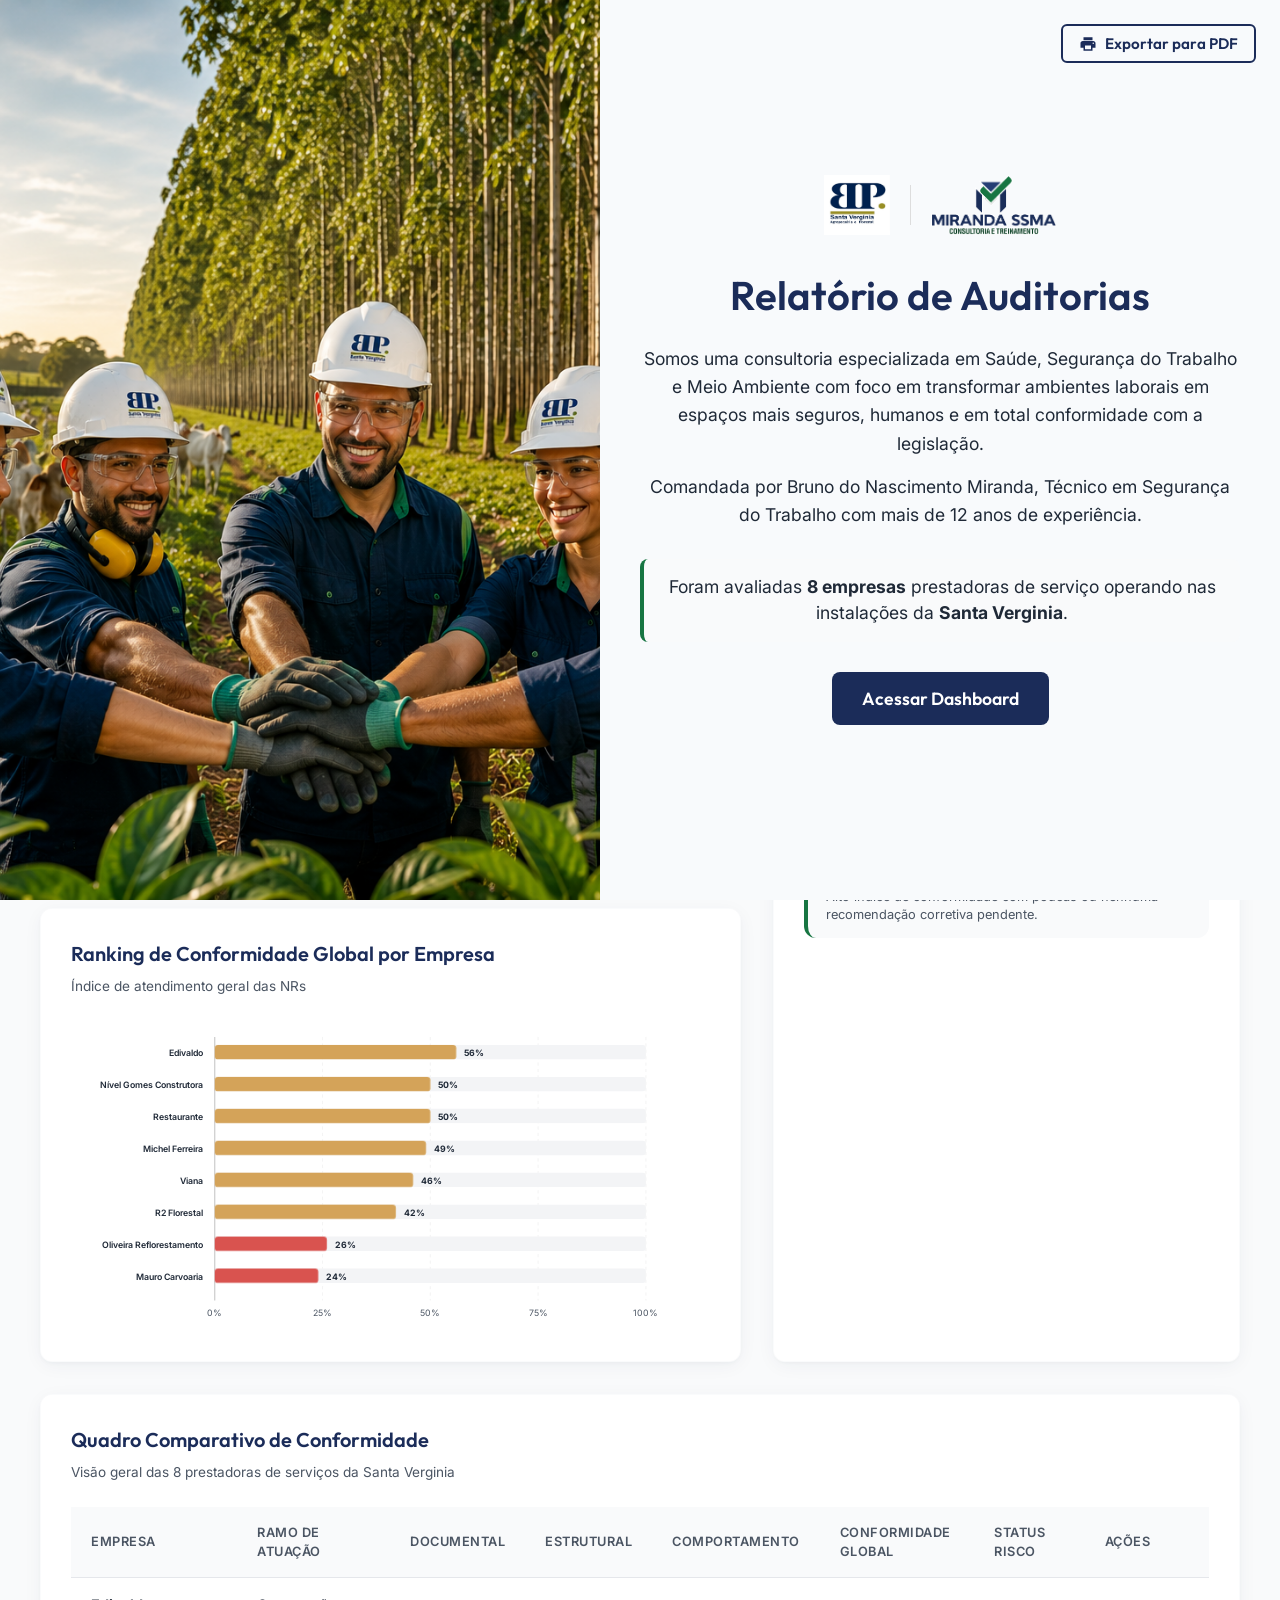
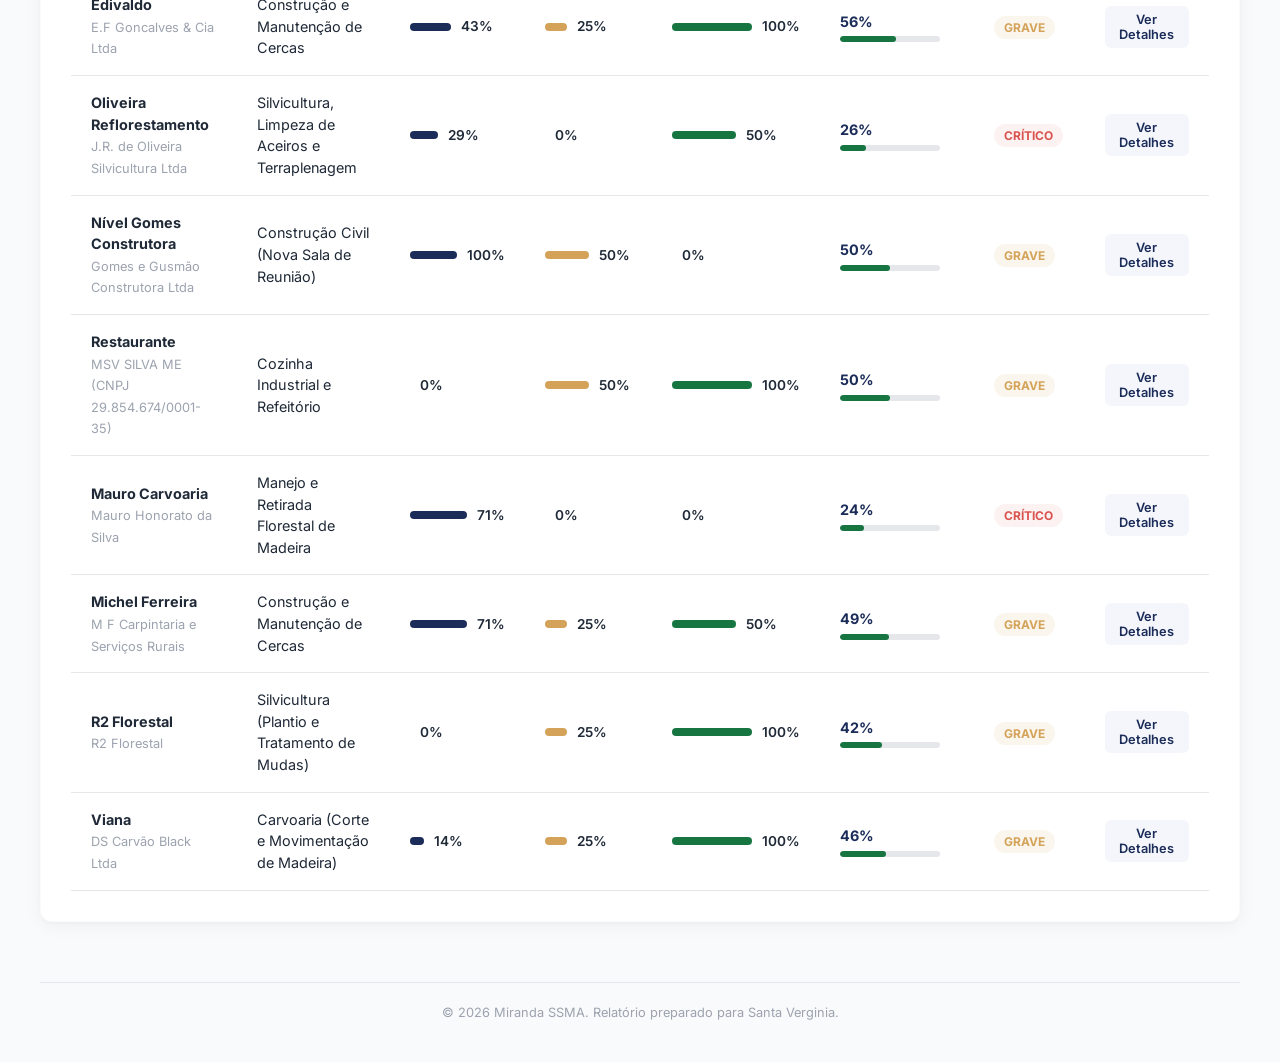
==== commit 41f7fca5: "Ajustes V1" ====
--- a/miranda.ssma/index.html
+++ b/miranda.ssma/index.html
@@ -14,6 +14,10 @@
   <!-- Splash Screen (Capa) -->
   <div id="splash-screen" class="splash-screen">
     <div class="splash-image"></div>
+    <button class="splash-export-btn no-print" onclick="printCapa()" title="Exportar Capa">
+      <svg style="width: 18px; height: 18px; margin-right: 8px;" viewBox="0 0 24 24" fill="currentColor"><path d="M19 8H5c-1.66 0-3 1.34-3 3v6h4v4h12v-4h4v-6c0-1.66-1.34-3-3-3zm-3 11H8v-5h8v5zm3-7c-.55 0-1-.45-1-1s.45-1 1-1 1 .45 1 1-.45 1-1 1zm-1-9H6v4h12V3z"/></svg>
+      Exportar para PDF
+    </button>
     <div class="splash-content-wrapper">
       <div class="splash-content">
         <div class="splash-logos">
--- a/miranda.ssma/style.css
+++ b/miranda.ssma/style.css
@@ -1129,6 +1129,30 @@
 
 .splash-btn:hover {
   background: var(--secondary-color);
+}
+
+.splash-export-btn {
+  position: absolute;
+  top: 24px;
+  right: 24px;
+  background: transparent;
+  color: var(--primary-color);
+  border: 2px solid var(--primary-color);
+  padding: 8px 16px;
+  font-size: 0.95rem;
+  border-radius: 6px;
+  cursor: pointer;
+  font-family: 'Outfit', sans-serif;
+  font-weight: 600;
+  display: flex;
+  align-items: center;
+  transition: background 0.2s, color 0.2s;
+  z-index: 1001;
+}
+
+.splash-export-btn:hover {
+  background: var(--primary-color);
+  color: #fff;
 }
 
 .line-svg-chart {
@@ -1381,6 +1405,23 @@
   color: #777;
 }
 
+.formula-box {
+  background: #f8f9fa;
+  padding: 12px;
+  border-radius: 6px;
+  font-family: monospace;
+  font-size: 13px;
+  color: #1b2c59;
+  margin-bottom: 12px;
+  border-left: 3px solid #1b2c59;
+}
+
+.formula-note {
+  font-size: 13px;
+  color: #666;
+  margin-bottom: 16px;
+}
+
 @media print {
   @page {
     size: landscape;
@@ -1393,6 +1434,8 @@
     color: #000 !important;
     font-size: 11pt !important;
     zoom: 0.8;
+    -webkit-print-color-adjust: exact !important;
+    print-color-adjust: exact !important;
   }
   
   /* Hide interactive/navigation elements */
@@ -1408,10 +1451,114 @@
     display: block !important;
   }
   
+  /* Full Report Printing Logic (Capa + Dashboard + Metodologia) */
+  body.printing-full .app-container {
+    display: block !important;
+  }
+  
+  body.printing-full .floating-help-btn {
+    display: none !important;
+  }
+  
+  body.printing-full .splash-screen {
+    display: flex !important;
+    opacity: 1 !important;
+    position: relative !important;
+    height: 100vh !important;
+    background: #fff !important;
+    page-break-after: always;
+  }
+  
+  body.printing-full .splash-content {
+    box-shadow: none !important;
+  }
+
+  body.printing-full .main-content {
+    display: flex !important;
+    flex-direction: column !important;
+  }
+
+  body.printing-full #tab-dashboard,
+  body.printing-full #tab-help {
+    display: block !important;
+  }
+
+  /* Prevent titles from detaching from charts/tables by preventing page breaks inside the cards */
+  .dashboard-card {
+    page-break-inside: avoid !important;
+    break-inside: avoid !important;
+  }
+
+  body.printing-full #tab-help {
+    order: 1 !important;
+    page-break-after: always;
+  }
+
+  body.printing-full .print-header {
+    order: 2 !important;
+  }
+
+  body.printing-full #tab-dashboard {
+    order: 3 !important;
+    page-break-after: auto;
+  }
+
+  body.printing-full #tab-strategic,
+  body.printing-full #tab-companies {
+    display: none !important;
+  }
+  
   .main-content {
     margin-left: 0 !important;
     padding: 0 !important;
     max-width: 100% !important;
+  }
+
+  /* Help Page Print Optimizations to fit all on Page 2 */
+  body.printing-full .help-grid {
+    grid-template-columns: repeat(4, 1fr) !important;
+    gap: 12px !important;
+    margin-bottom: 0 !important;
+  }
+  
+  body.printing-full .help-card {
+    padding: 16px !important;
+  }
+
+  body.printing-full .help-card h3 {
+    font-size: 13pt !important;
+    margin-bottom: 8px !important;
+  }
+
+  body.printing-full .help-card-icon {
+    width: 36px !important;
+    height: 36px !important;
+    margin-bottom: 12px !important;
+  }
+  
+  body.printing-full .help-badge-list {
+    gap: 6px !important;
+  }
+
+  body.printing-full .help-badge-item {
+    padding: 6px 10px !important;
+  }
+
+  body.printing-full .help-hero {
+    padding-bottom: 10px !important;
+    margin-bottom: 16px !important;
+  }
+  
+  body.printing-full .formula-box {
+    padding: 6px !important;
+    margin-bottom: 6px !important;
+    font-size: 11px !important;
+  }
+
+  body.printing-full .formula-note {
+    margin-bottom: 8px !important;
+    font-size: 10px !important;
+    line-height: 1.2 !important;
   }
   
   .print-header {
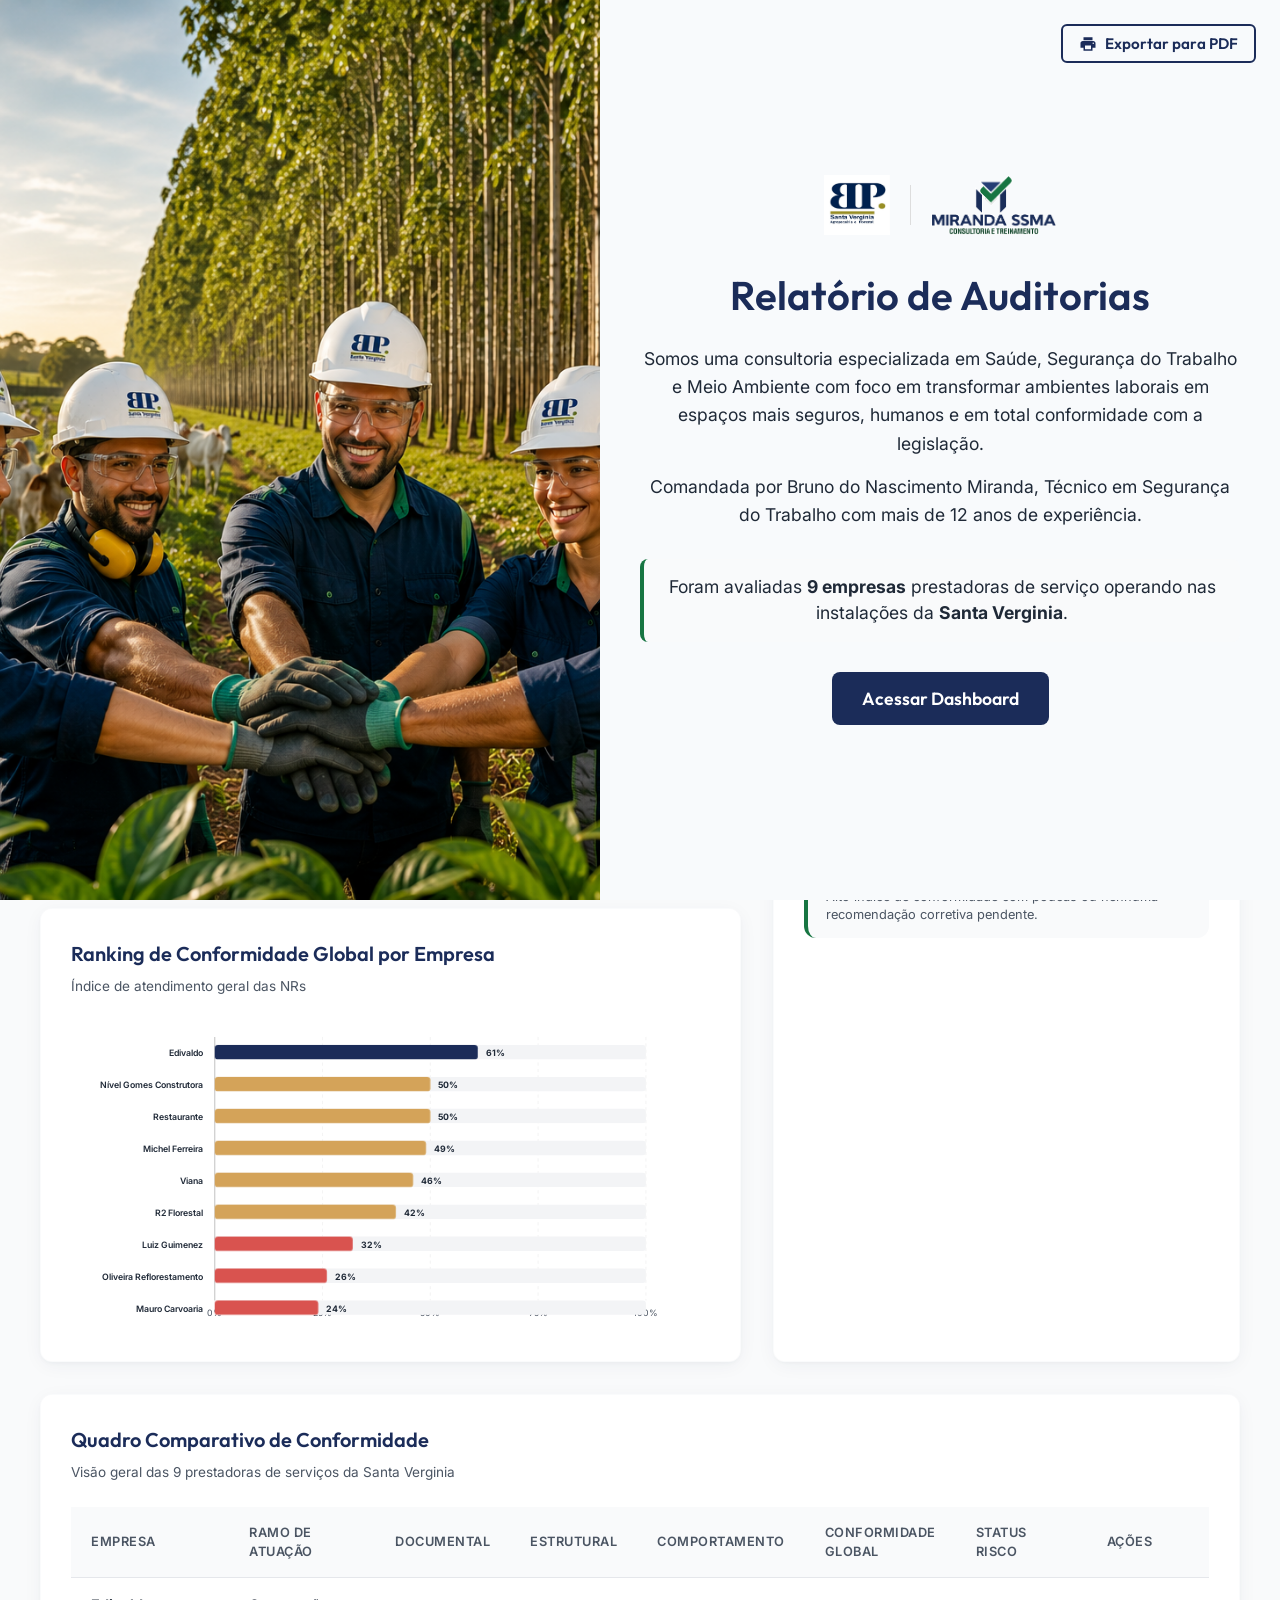
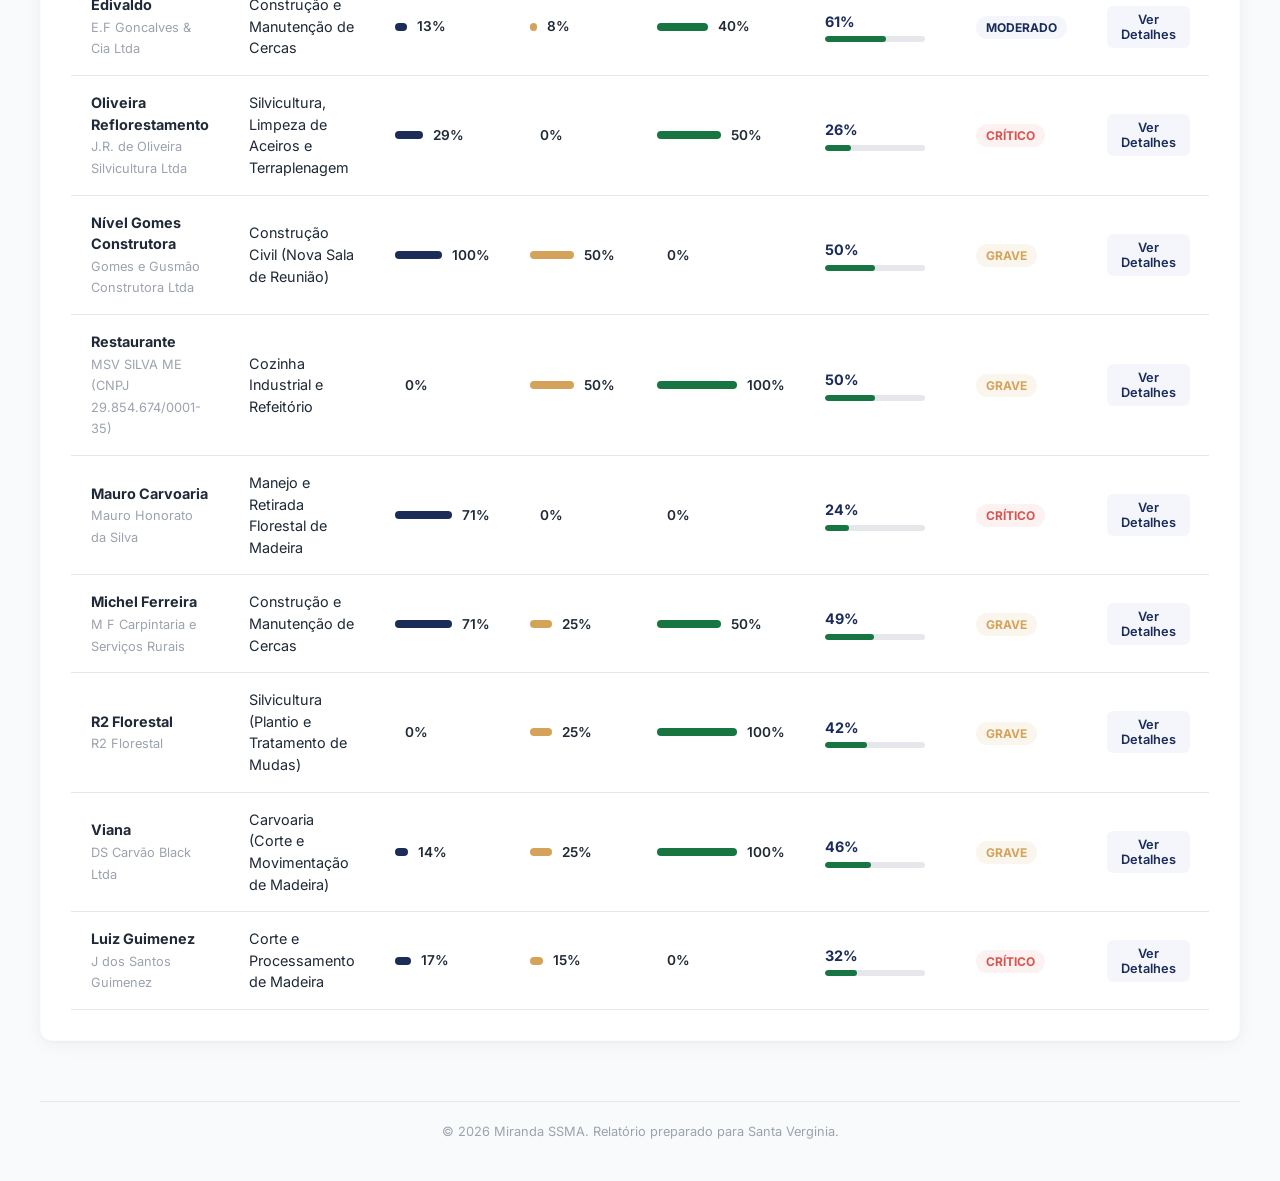
==== commit 6ab34f60: "Atualizacao_Junho" ====
--- a/miranda.ssma/index.html
+++ b/miranda.ssma/index.html
@@ -29,7 +29,7 @@
         <p class="splash-desc">Somos uma consultoria especializada em Saúde, Segurança do Trabalho e Meio Ambiente com foco em transformar ambientes laborais em espaços mais seguros, humanos e em total conformidade com a legislação.</p>
         <p class="splash-desc">Comandada por Bruno do Nascimento Miranda, Técnico em Segurança do Trabalho com mais de 12 anos de experiência.</p>
         <div class="splash-stats">
-          <p>Foram avaliadas <strong>8 empresas</strong> prestadoras de serviço operando nas instalações da <strong>Santa Verginia</strong>.</p>
+          <p>Foram avaliadas <strong>9 empresas</strong> prestadoras de serviço operando nas instalações da <strong>Santa Verginia</strong>.</p>
         </div>
         <button class="splash-btn" onclick="enterDashboard()">Acessar Dashboard</button>
       </div>
@@ -172,7 +172,7 @@
             </div>
             
             <!-- Global Compliance Ranking Box -->
-            <div class="dashboard-card ranking-box" style="margin-top: 32px;">
+            <div class="dashboard-card ranking-box" style="margin-top: 32px; page-break-inside: avoid;">
               <div class="card-header">
                 <h2>Ranking de Conformidade Global por Empresa</h2>
                 <span class="sub-title">Índice de atendimento geral das NRs</span>
@@ -196,10 +196,10 @@
         </div>
 
         <!-- Global Summary Table -->
-        <div class="dashboard-card table-box">
+        <div class="dashboard-card table-box" style="page-break-inside: avoid;">
           <div class="card-header">
             <h2>Quadro Comparativo de Conformidade</h2>
-            <span class="sub-title">Visão geral das 8 prestadoras de serviços da Santa Verginia</span>
+            <span class="sub-title">Visão geral das 9 prestadoras de serviços da Santa Verginia</span>
           </div>
           <div class="responsive-table-wrapper">
             <table class="comparative-table">
--- a/miranda.ssma/style.css
+++ b/miranda.ssma/style.css
@@ -1438,6 +1438,24 @@
     print-color-adjust: exact !important;
   }
   
+  /* Force animated charts to end state in print */
+  [style*="--target-offset"] {
+    stroke-dashoffset: var(--target-offset) !important;
+    animation: none !important;
+  }
+  [style*="--target-width"] {
+    width: var(--target-width) !important;
+    animation: none !important;
+  }
+  .chart-rect {
+    transform: scaleY(1) !important;
+    animation: none !important;
+  }
+  .chart-text-anim {
+    opacity: 1 !important;
+    animation: none !important;
+  }
+  
   /* Hide interactive/navigation elements */
   .no-print, 
   .top-nav-bar, 
@@ -1478,17 +1496,37 @@
     flex-direction: column !important;
   }
 
-  body.printing-full #tab-dashboard,
-  body.printing-full #tab-help {
-    display: block !important;
-  }
-
   /* Prevent titles from detaching from charts/tables by preventing page breaks inside the cards */
   .dashboard-card {
     page-break-inside: avoid !important;
     break-inside: avoid !important;
   }
 
+  /* Prevent section titles from being orphaned at the bottom of a page */
+  .detail-section-title {
+    page-break-after: avoid !important;
+    break-after: avoid !important;
+    page-break-inside: avoid !important;
+    break-inside: avoid !important;
+  }
+
+  /* Prevent Raio-X grid from separating from its title */
+  .raiox-title {
+    page-break-after: avoid !important;
+    break-after: avoid !important;
+  }
+  
+  .raiox-grid {
+    page-break-before: avoid !important;
+    break-before: avoid !important;
+  }
+
+  body.printing-full #tab-dashboard,
+  body.printing-full #tab-help,
+  body.printing-full #tab-strategic {
+    display: block !important;
+  }
+
   body.printing-full #tab-help {
     order: 1 !important;
     page-break-after: always;
@@ -1500,10 +1538,14 @@
 
   body.printing-full #tab-dashboard {
     order: 3 !important;
+    page-break-after: always;
+  }
+
+  body.printing-full #tab-strategic {
+    order: 4 !important;
     page-break-after: auto;
   }
 
-  body.printing-full #tab-strategic,
   body.printing-full #tab-companies {
     display: none !important;
   }
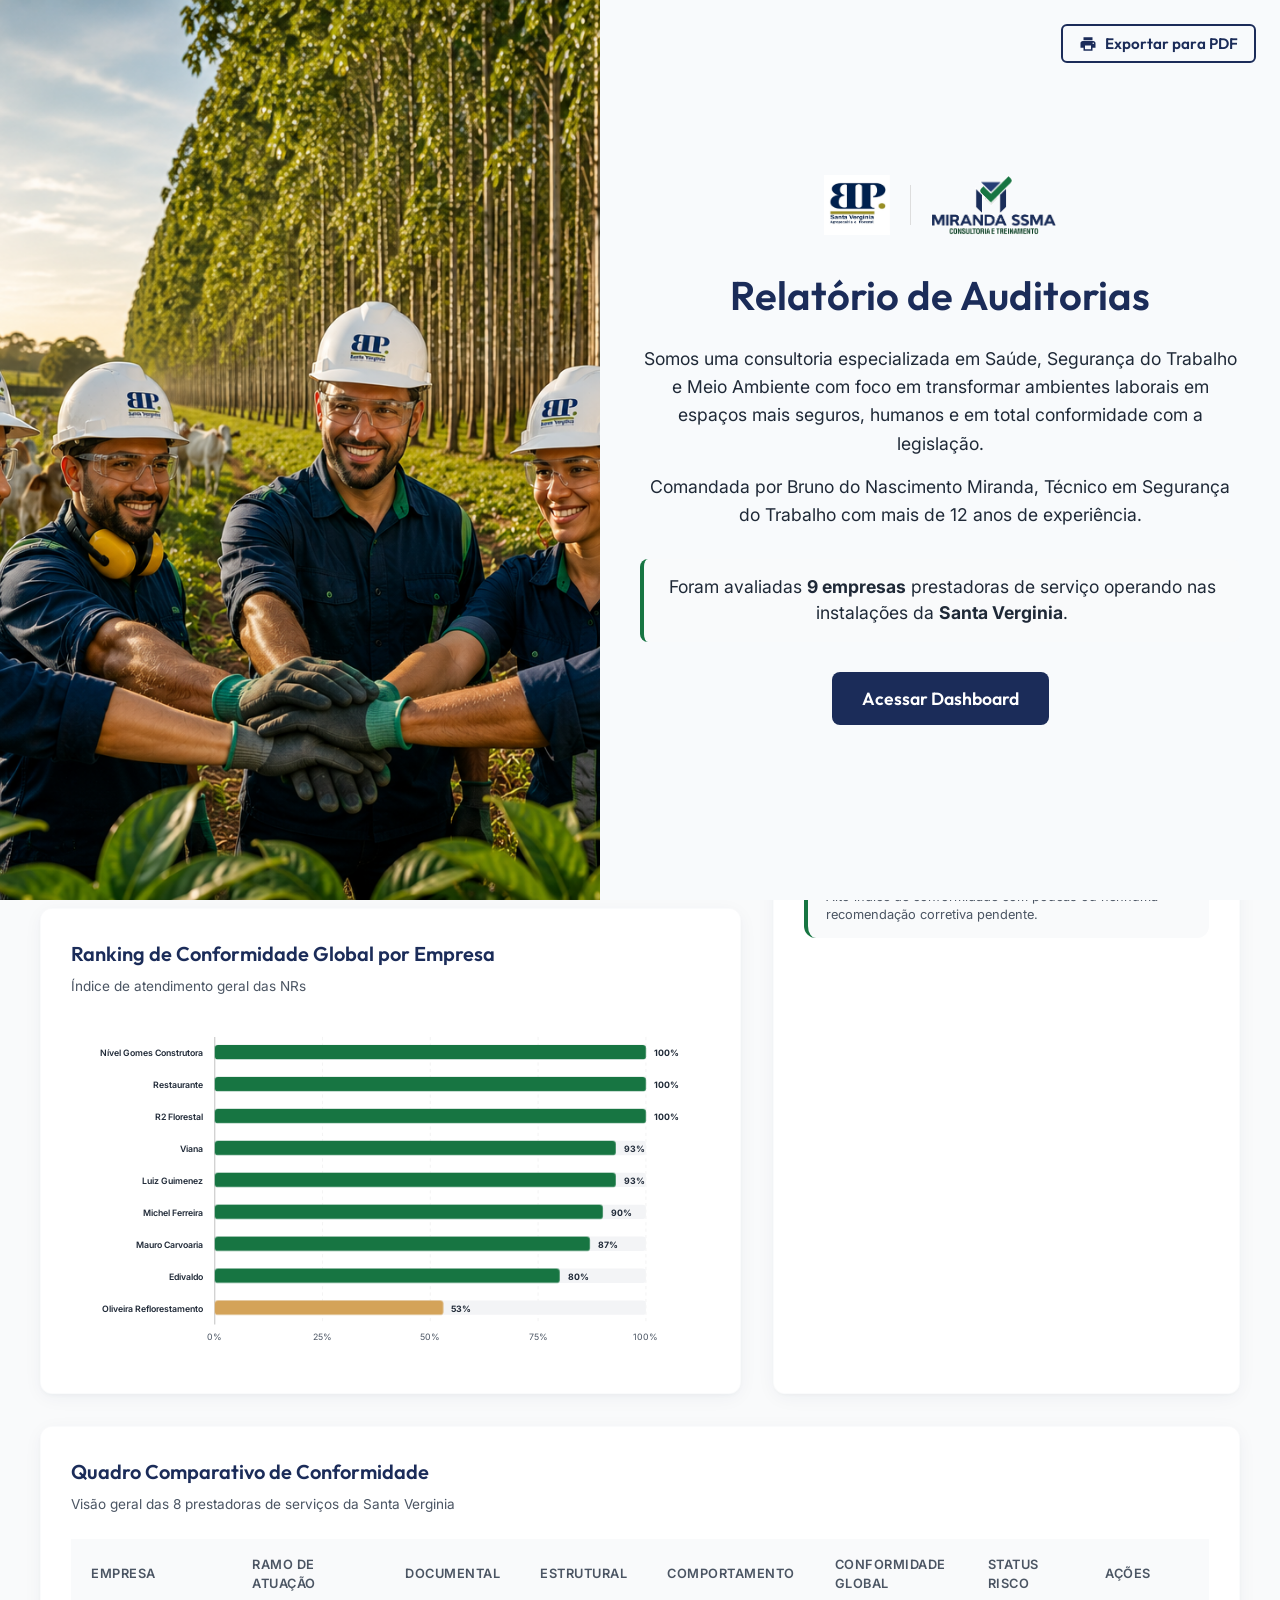
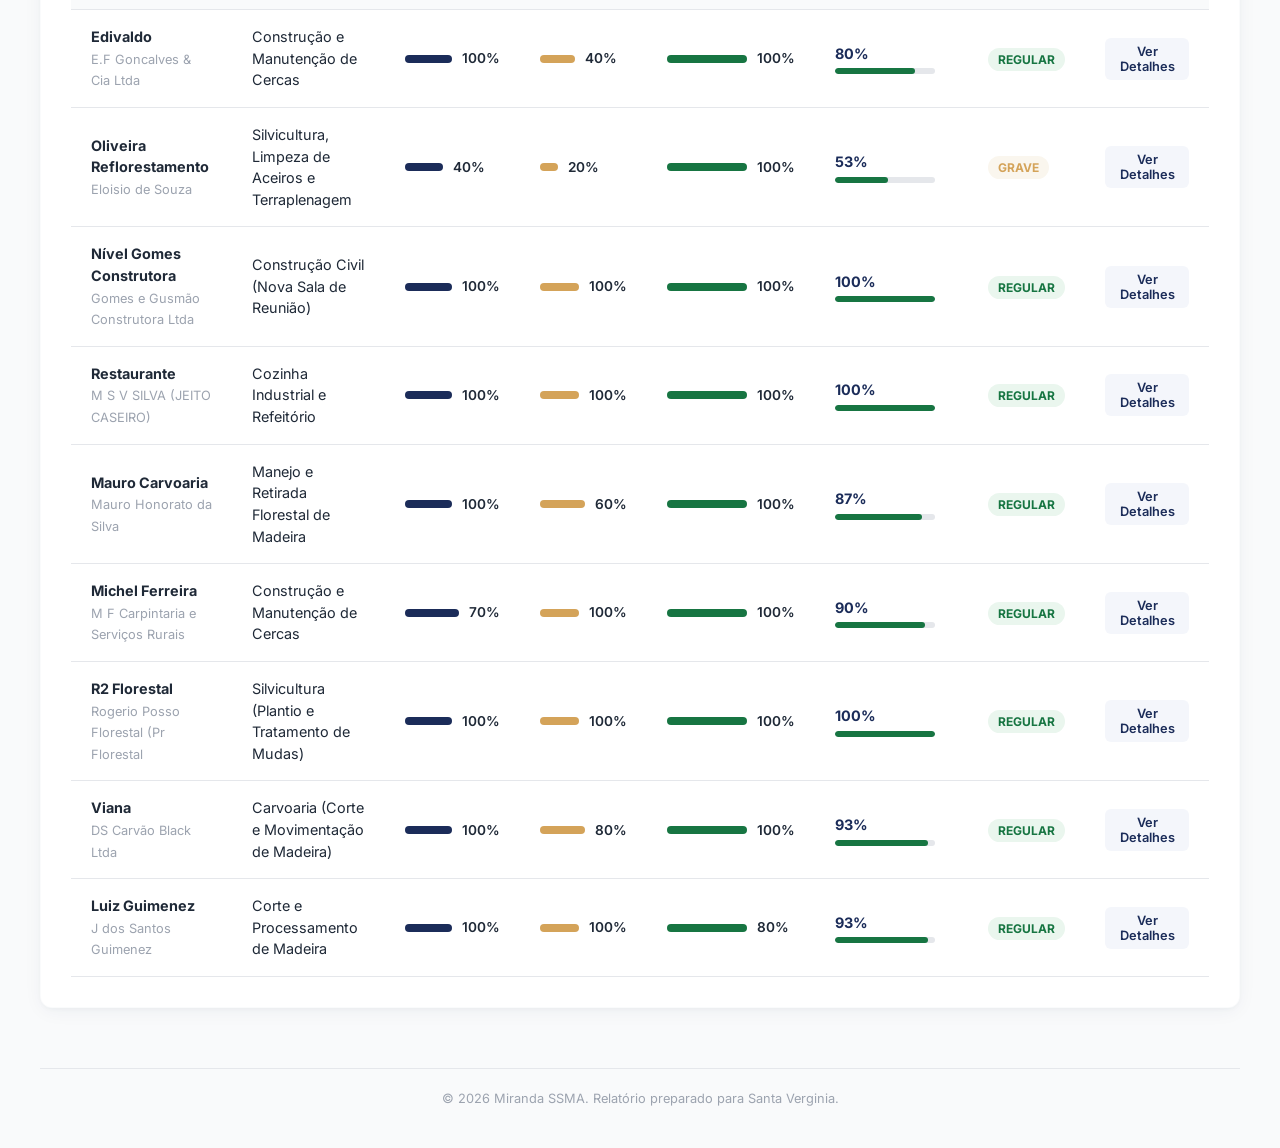
==== commit 63f4cfde: "AtualizacaoGeral" ====
--- a/miranda.ssma/index.html
+++ b/miranda.ssma/index.html
@@ -52,6 +52,7 @@
         <button class="nav-tab-btn active" id="btn-tab-dashboard" onclick="switchTab('dashboard')">Visão Geral</button>
         <button class="nav-tab-btn" id="btn-tab-strategic" onclick="switchTab('strategic')">Análise Estratégica</button>
         <button class="nav-tab-btn" id="btn-tab-companies" onclick="switchTab('companies')">Análise por Empresa</button>
+        <button class="nav-tab-btn" id="btn-tab-fazenda" onclick="switchTab('fazenda')">Fazenda S. Verginia</button>
       </div>
       
       <div class="nav-actions">
@@ -172,7 +173,7 @@
             </div>
             
             <!-- Global Compliance Ranking Box -->
-            <div class="dashboard-card ranking-box" style="margin-top: 32px; page-break-inside: avoid;">
+            <div class="dashboard-card ranking-box" style="margin-top: 32px;">
               <div class="card-header">
                 <h2>Ranking de Conformidade Global por Empresa</h2>
                 <span class="sub-title">Índice de atendimento geral das NRs</span>
@@ -196,10 +197,10 @@
         </div>
 
         <!-- Global Summary Table -->
-        <div class="dashboard-card table-box" style="page-break-inside: avoid;">
+        <div class="dashboard-card table-box">
           <div class="card-header">
             <h2>Quadro Comparativo de Conformidade</h2>
-            <span class="sub-title">Visão geral das 9 prestadoras de serviços da Santa Verginia</span>
+            <span class="sub-title">Visão geral das 8 prestadoras de serviços da Santa Verginia</span>
           </div>
           <div class="responsive-table-wrapper">
             <table class="comparative-table">
@@ -275,6 +276,11 @@
       <footer class="main-footer no-print">
         <p>&copy; 2026 Miranda SSMA. Relatório preparado para Santa Verginia.</p>
       </footer>
+      <!-- FAZENDA TAB -->
+      <div id="tab-fazenda" class="tab-panel">
+        <div id="fazenda-container"></div>
+      </div>
+
     </main>
   </div>
 
--- a/miranda.ssma/style.css
+++ b/miranda.ssma/style.css
@@ -1546,7 +1546,8 @@
     page-break-after: auto;
   }
 
-  body.printing-full #tab-companies {
+  body.printing-full #tab-companies,
+  body.printing-full #tab-fazenda {
     display: none !important;
   }
   
@@ -1730,3 +1731,36 @@
     border: 1px solid #eee !important;
   }
 }
+
+/* Added for Company Details Grid */
+.company-charts-row {
+  display: grid;
+  grid-template-columns: 1.5fr 1fr;
+  gap: 24px;
+  margin-bottom: 32px;
+}
+
+.chk-grid {
+  display: grid;
+  grid-template-columns: repeat(auto-fit, minmax(300px, 1fr));
+  gap: 24px;
+}
+
+@media (max-width: 900px) {
+  .company-charts-row {
+    grid-template-columns: 1fr;
+  }
+}
+
+
+@media print {
+  .company-charts-row {
+    grid-template-columns: 1.5fr 1fr !important;
+    page-break-inside: avoid;
+  }
+  .chk-grid {
+    grid-template-columns: repeat(3, 1fr) !important;
+    page-break-inside: avoid;
+  }
+}
+
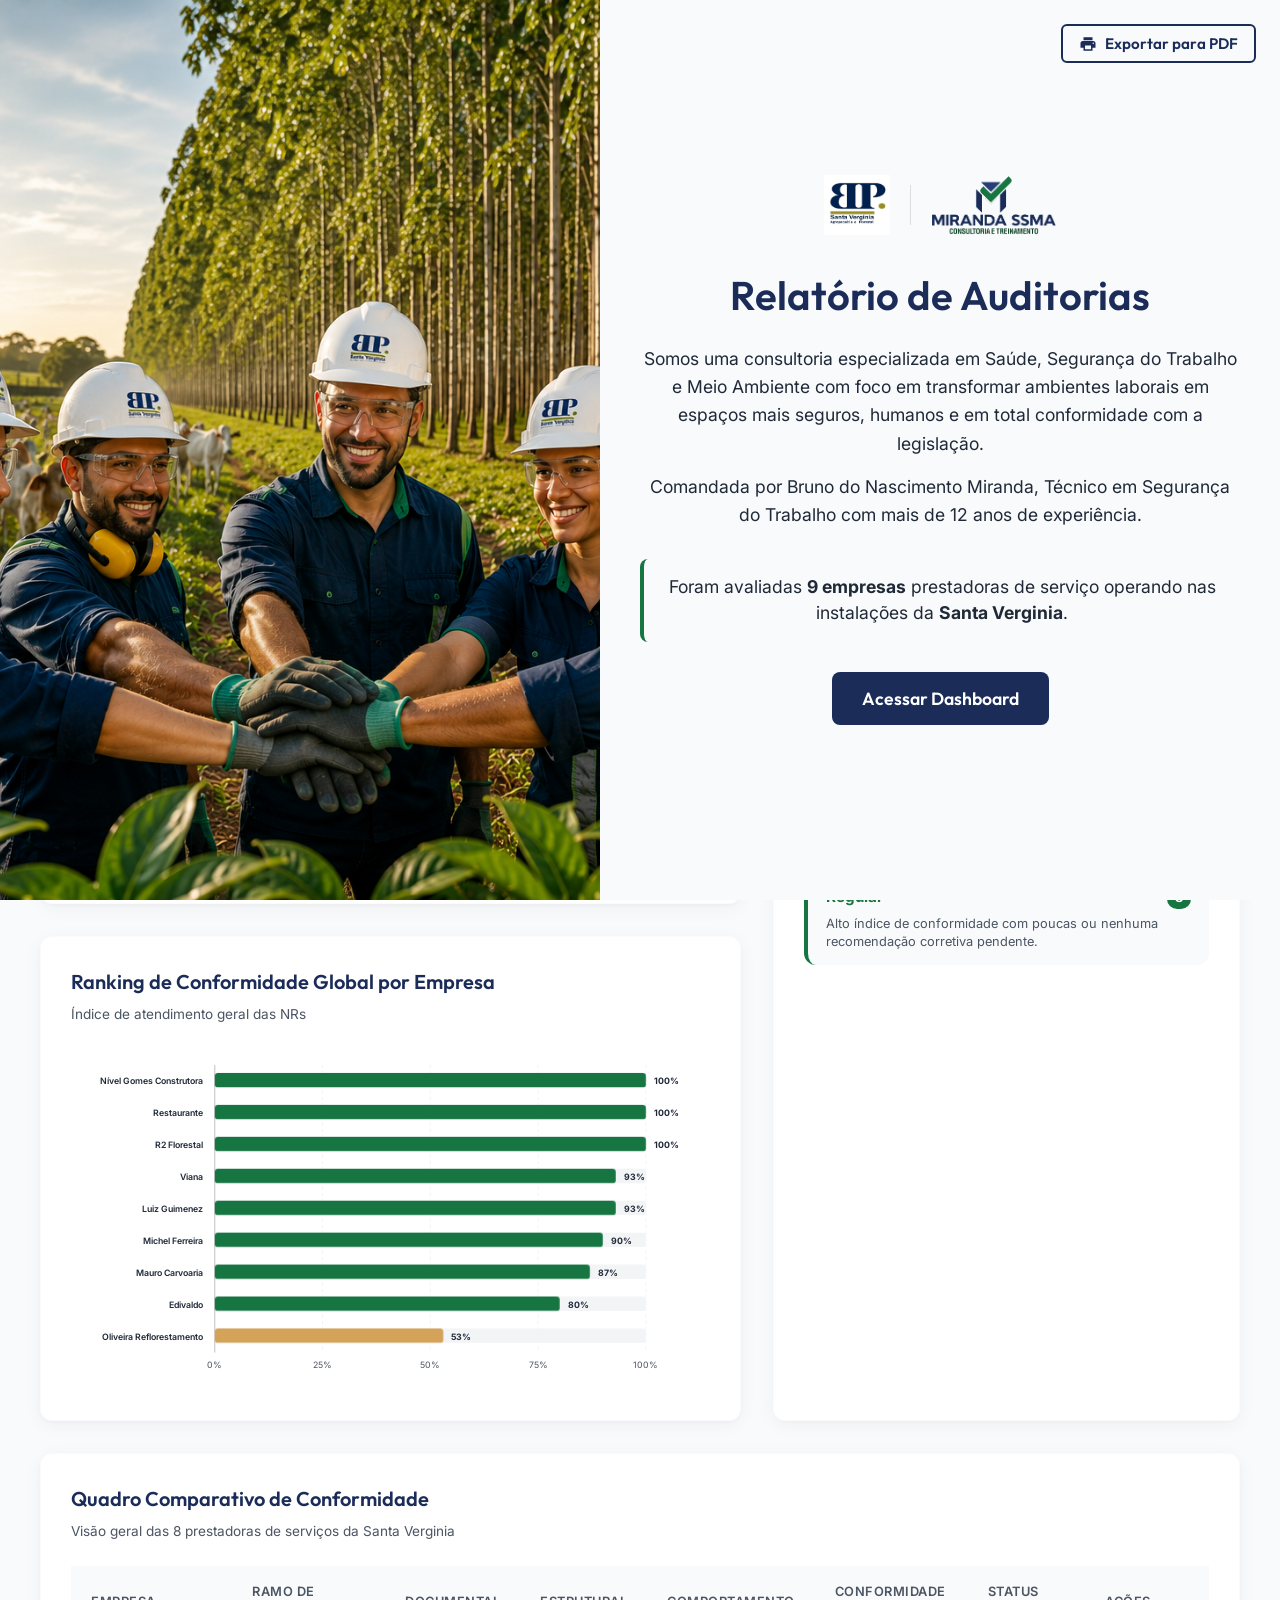
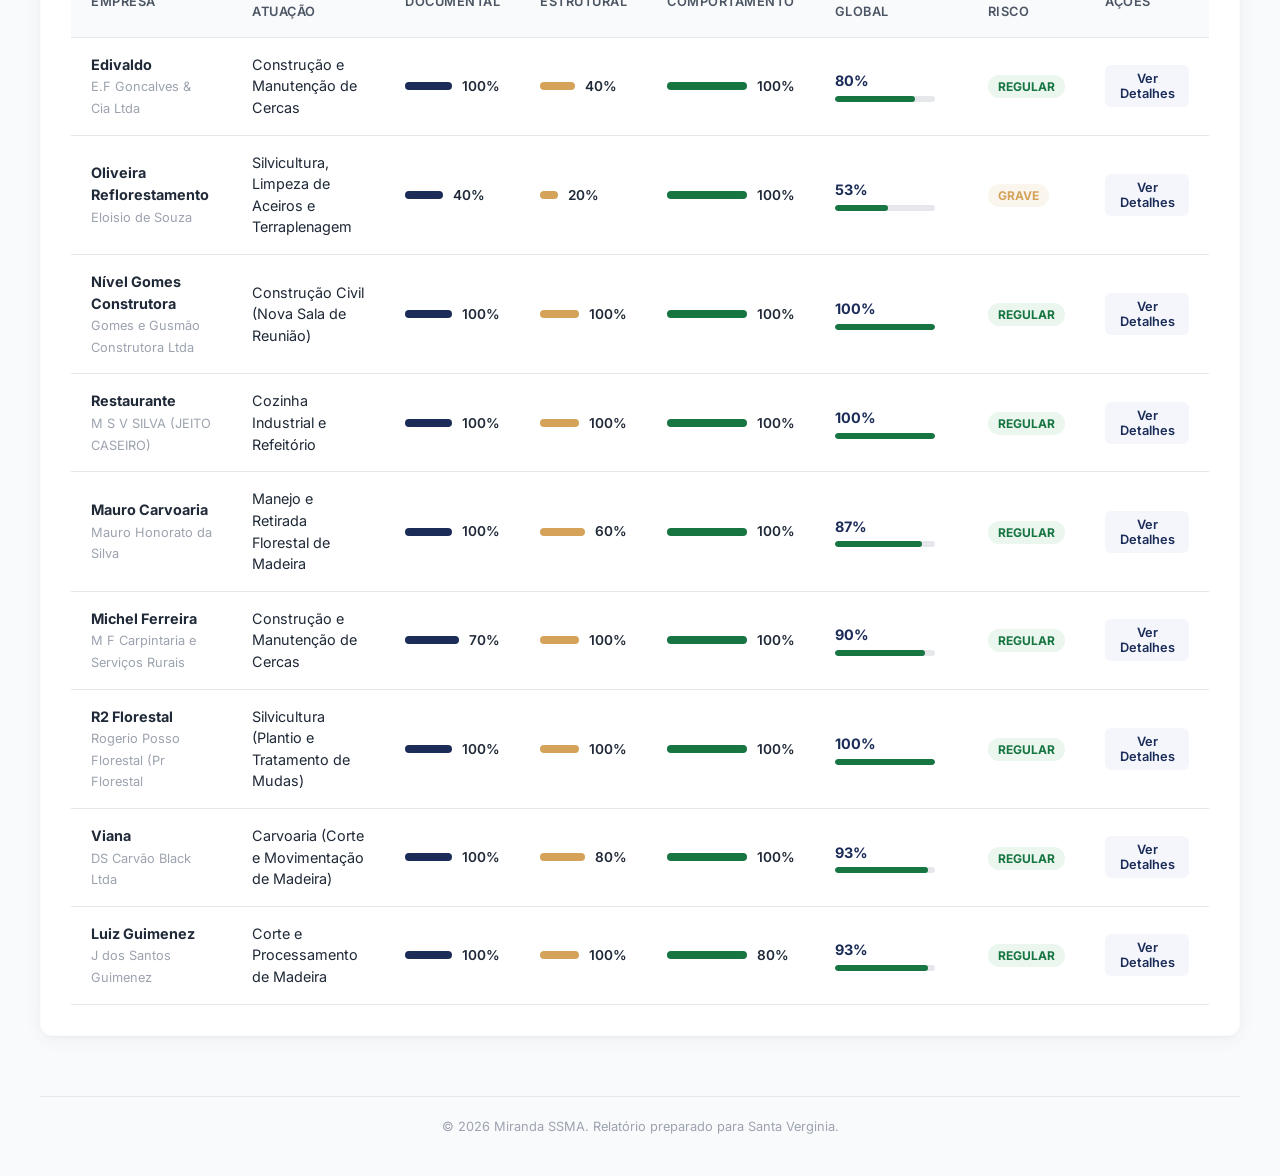
==== commit 954fe28d: "rev_30.07.06" ====
--- a/miranda.ssma/index.html
+++ b/miranda.ssma/index.html
@@ -118,6 +118,7 @@
             <div class="stat-info">
               <h3>Média Doc.</h3>
               <p class="stat-value text-green" id="stat-avg-documental">0%</p>
+              <div class="stat-trend" id="trend-avg-documental"></div>
             </div>
           </div>
           
@@ -128,6 +129,7 @@
             <div class="stat-info">
               <h3>Média Estrutural</h3>
               <p class="stat-value" style="color: #d4a359;" id="stat-avg-estrutural">0%</p>
+              <div class="stat-trend" id="trend-avg-estrutural"></div>
             </div>
           </div>
 
@@ -138,6 +140,7 @@
             <div class="stat-info">
               <h3>Média Comport.</h3>
               <p class="stat-value" style="color: #177542;" id="stat-avg-comportamental">0%</p>
+              <div class="stat-trend" id="trend-avg-comportamental"></div>
             </div>
           </div>
 
--- a/miranda.ssma/style.css
+++ b/miranda.ssma/style.css
@@ -1764,3 +1764,58 @@
   }
 }
 
+/* Saúde Global Highlight */
+.company-score-block {
+  display: flex;
+  justify-content: flex-end;
+  align-items: center;
+  margin-top: 15px;
+}
+.score-circle {
+  display: flex;
+  flex-direction: column;
+  align-items: center;
+  justify-content: center;
+  width: 140px;
+  height: 140px;
+  border-radius: 50%;
+  background: linear-gradient(135deg, #1b2c59, #28448a);
+  color: white;
+  box-shadow: 0 8px 24px rgba(27, 44, 89, 0.3);
+  text-align: center;
+  padding: 10px;
+  position: relative;
+  border: 5px solid #fff;
+  transition: transform 0.3s ease;
+}
+.score-circle:hover {
+  transform: translateY(-5px);
+}
+.score-circle.score-excellent {
+  background: linear-gradient(135deg, #177542, #219958);
+  box-shadow: 0 8px 24px rgba(23, 117, 66, 0.3);
+}
+.score-circle.score-warning {
+  background: linear-gradient(135deg, #d4a359, #e8b668);
+  box-shadow: 0 8px 24px rgba(212, 163, 89, 0.3);
+}
+.score-circle.score-critical {
+  background: linear-gradient(135deg, #d9534f, #f26864);
+  box-shadow: 0 8px 24px rgba(217, 83, 79, 0.3);
+}
+.score-label {
+  font-size: 11px;
+  font-weight: 700;
+  text-transform: uppercase;
+  letter-spacing: 1px;
+  opacity: 0.9;
+  margin-bottom: 5px;
+  text-shadow: 1px 1px 2px rgba(0,0,0,0.2);
+}
+.score-value {
+  font-size: 32px;
+  font-weight: 900;
+  line-height: 1;
+  text-shadow: 1px 1px 3px rgba(0,0,0,0.3);
+}
+
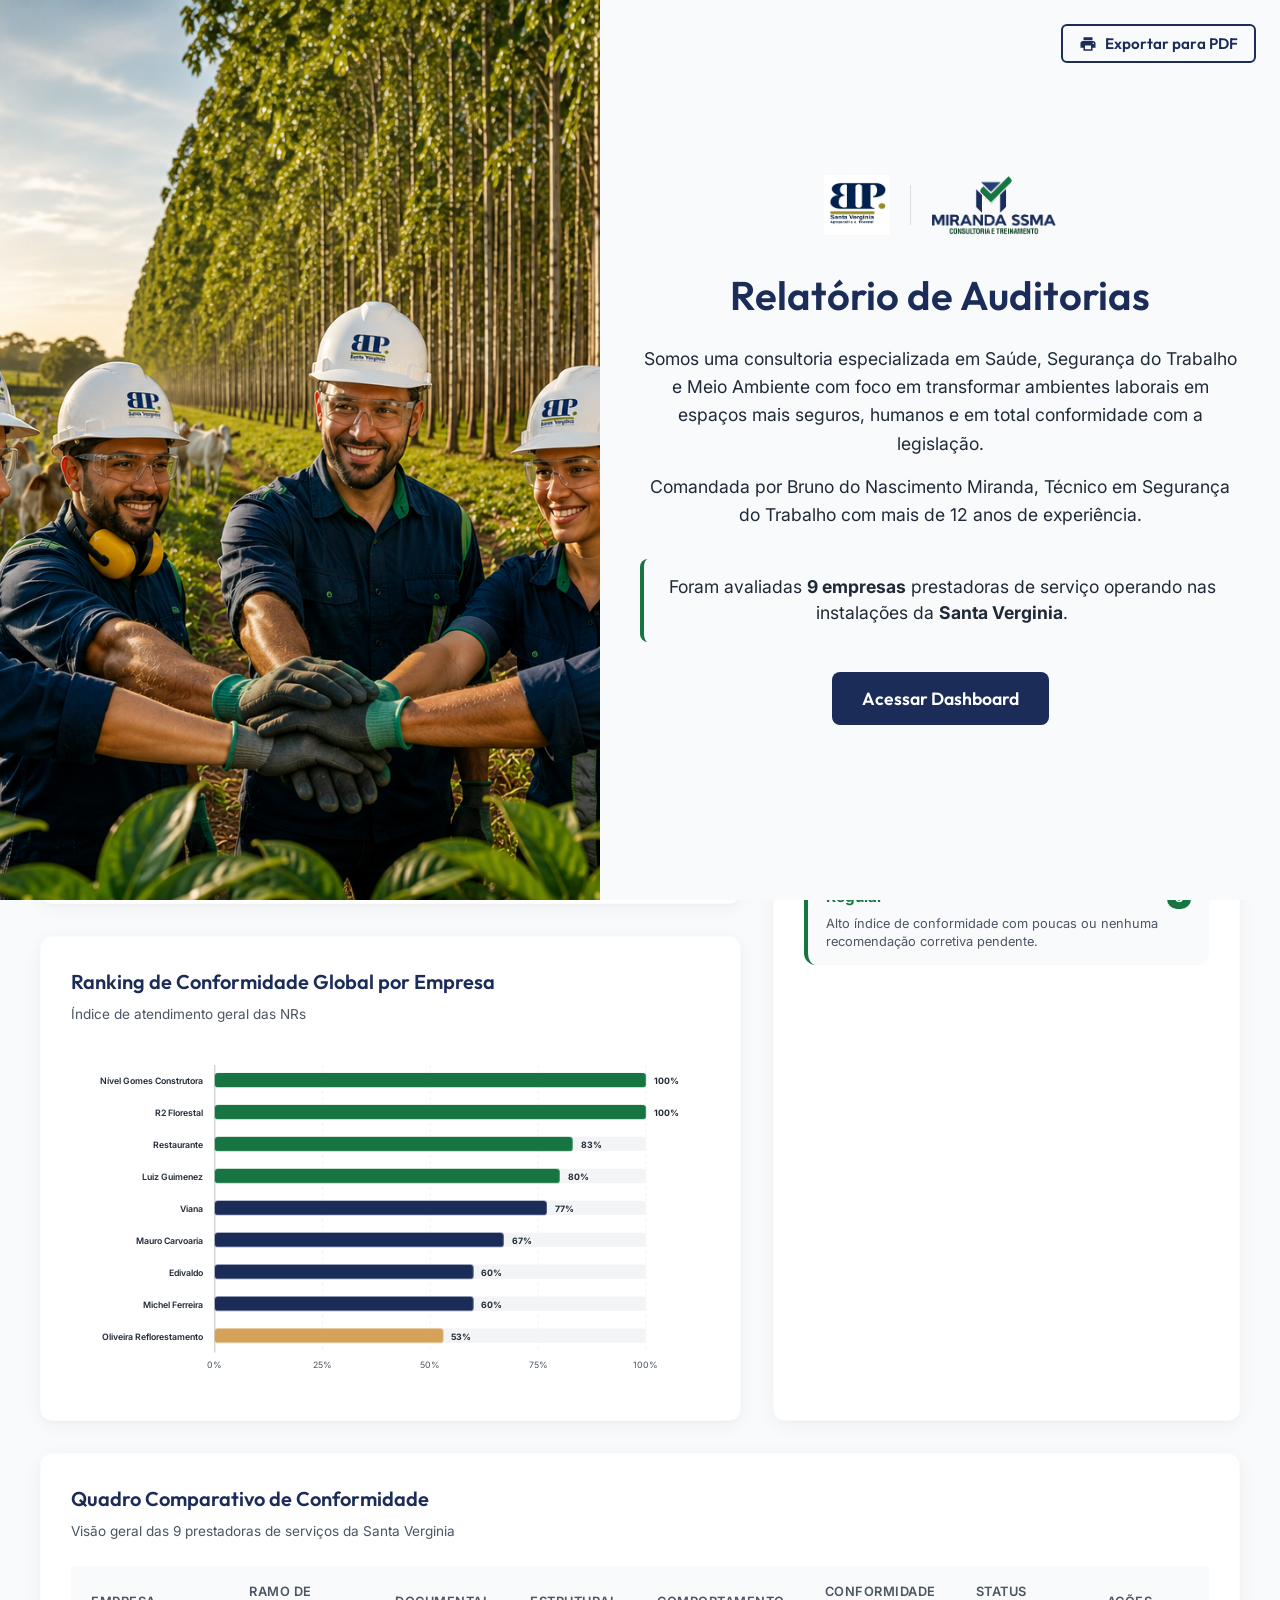
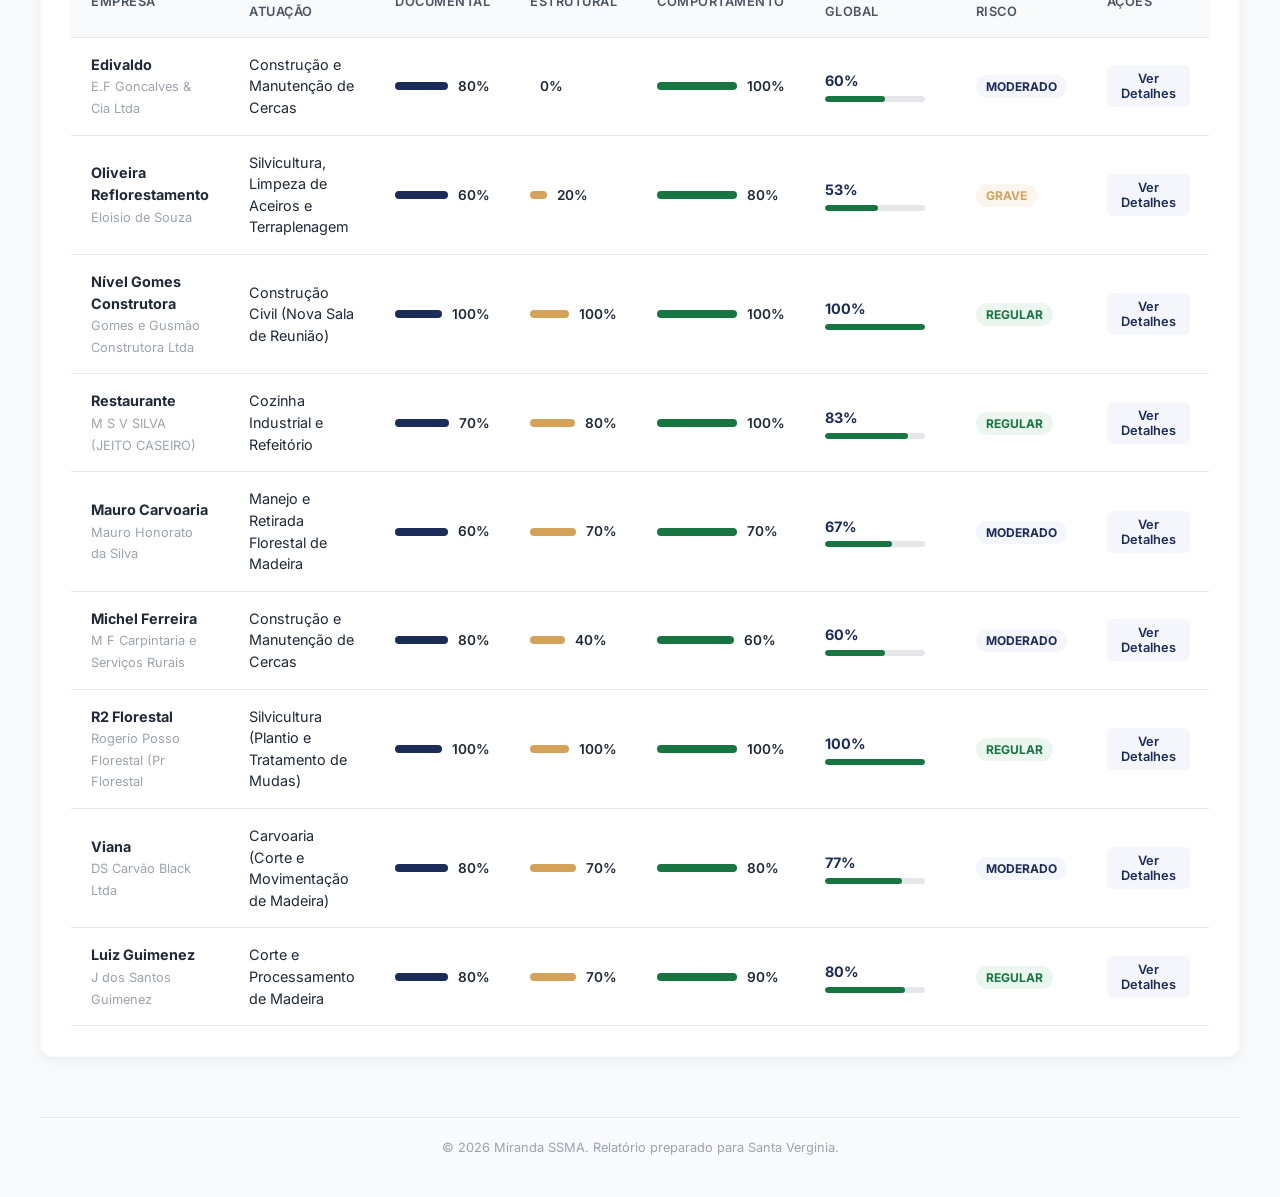
==== commit 9961266a: "update_julho_agosto" ====
--- a/miranda.ssma/index.html
+++ b/miranda.ssma/index.html
@@ -203,7 +203,7 @@
         <div class="dashboard-card table-box">
           <div class="card-header">
             <h2>Quadro Comparativo de Conformidade</h2>
-            <span class="sub-title">Visão geral das 8 prestadoras de serviços da Santa Verginia</span>
+            <span class="sub-title">Visão geral das 9 prestadoras de serviços da Santa Verginia</span>
           </div>
           <div class="responsive-table-wrapper">
             <table class="comparative-table">
@@ -238,7 +238,7 @@
             </button>
             
             <div class="carousel-indicator">
-              <span id="current-carousel-index">1</span> de <span id="total-carousel-companies">8</span>
+              <span id="current-carousel-index">1</span> de <span id="total-carousel-companies">9</span>
             </div>
             
             <button class="carousel-control-btn next" onclick="navigateCarousel(1)">
